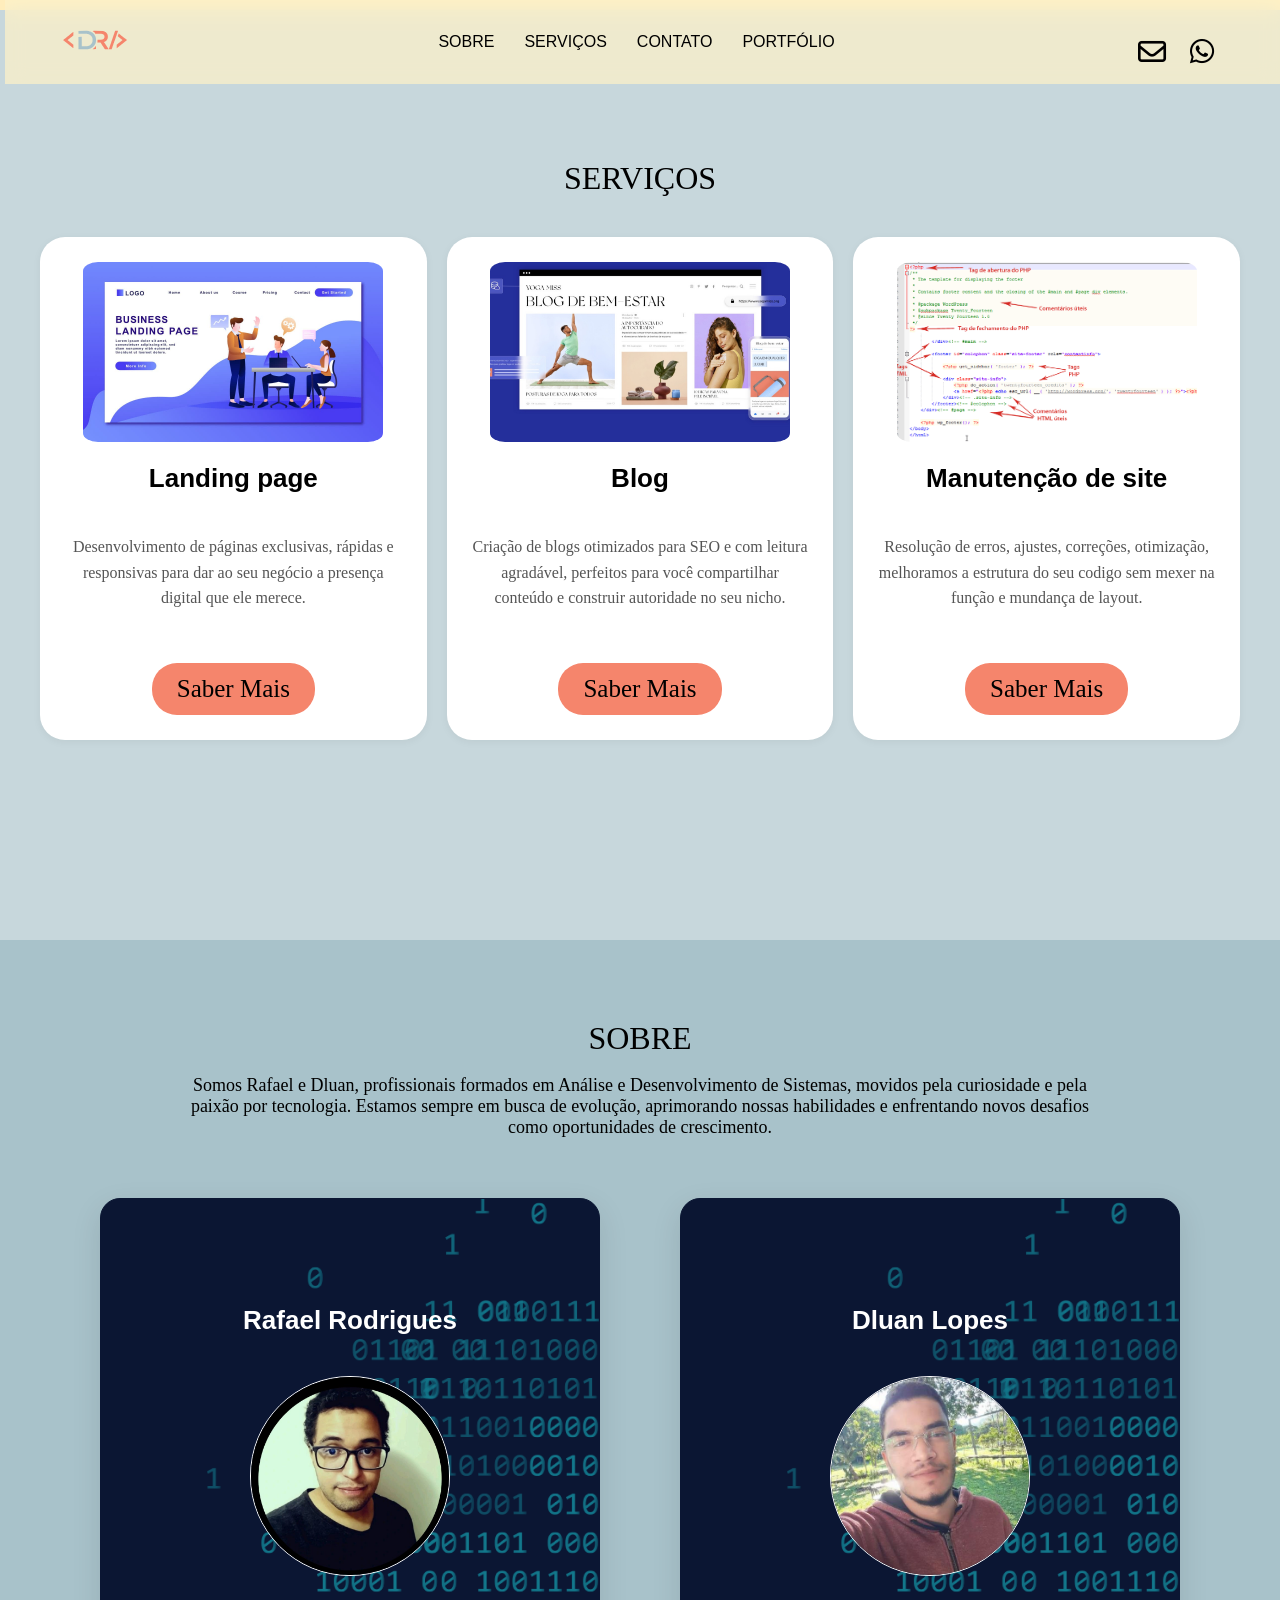
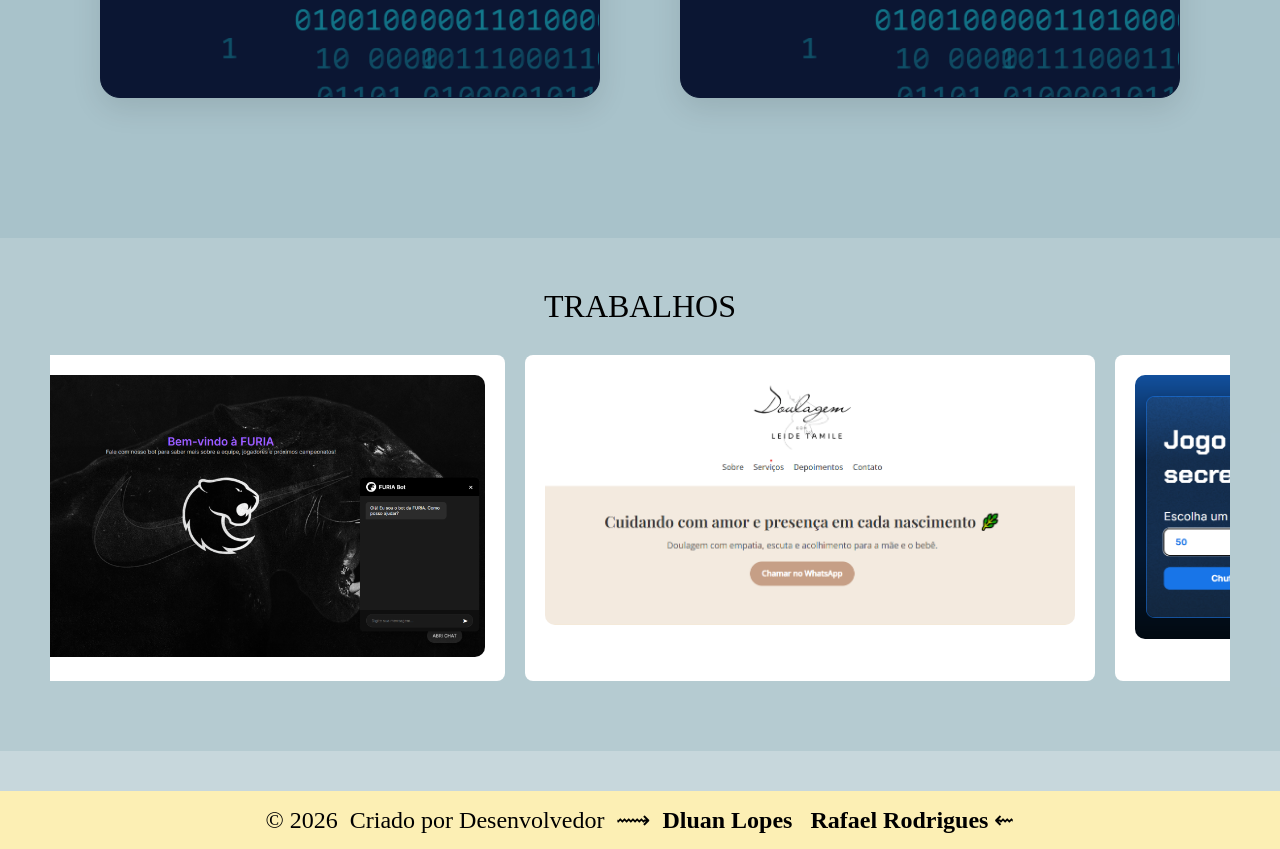
==== index.html @ 15a81334 "mudei pra index.html" ====
<!DOCTYPE html>
<html lang="pt-br">

<head>
    <meta charset="UTF-8">
    <meta name="viewport" content="width=device-width, initial-scale=1.0">
    <title>Dev Portfolio</title>
    <link rel="stylesheet" href="p1.css">
    <link rel="stylesheet" href="https://cdnjs.cloudflare.com/ajax/libs/font-awesome/6.5.1/css/all.min.css">
</head>

<body>

    <header class="custom-header">
        <nav class="nav-container">
            <div>
                <img id="logo" src="img/logo.svg" alt="Logo">
            </div>

            <div class="nav-links">
                <a href="#sobre">Sobre</a>
                <a href="#serviços">Serviços</a>
                <a href="#">Contato</a>
                <a href="#trabalho">Portfólio</a>
            </div>
            <div class="btn-link">
                <i class="fa-regular fa-envelope"></i>
                <i class="fa-brands fa-whatsapp"></i>
        </nav>
    </header>
    <section id="serviços" class="serviços">
        <h4>SERVIÇOS</h4>
        <div class="cards">
            <div class="card">
                <img src="img/landpage.jpeg" alt="" class="img-servico" />
                <h3>Landing page</h3>
                <p>Desenvolvimento de páginas exclusivas, rápidas e responsivas para dar ao seu negócio a presença
                    digital que ele merece.</p><br>
                <a href="" class="btn-whatsapp">Saber Mais</a>
            </div>
            <div class="card">
                <img src="img/blog.jpg" alt="" class="img-servico" />
                <h3>Blog</h3>
                <p>Criação de blogs otimizados para SEO e com leitura agradável, perfeitos para você compartilhar
                    conteúdo e construir autoridade no seu nicho.</p><br>
                <a href="" class="btn-whatsapp">Saber Mais</a>
            </div>
            <div class="card">
                <img src="img/estrutura.png" alt="" class="img-servico" />
                <h3>Manutenção de site</h3>
                <p>Resolução de erros, ajustes, correções, otimização, melhoramos a estrutura do seu codigo sem mexer na
                    função e mundança de layout.</p><br>
                <a href="" class="btn-whatsapp">Saber Mais</a>
            </div>
        </div>
    </section>
    <section id="sobre" class="sobre">
        <h1>SOBRE</h1><br>
        <p>Somos Rafael e Dluan, profissionais formados em Análise e Desenvolvimento de Sistemas, movidos pela
            curiosidade e pela paixão por tecnologia. Estamos sempre em busca de evolução, aprimorando nossas
            habilidades e enfrentando novos desafios como oportunidades de crescimento.</p>
        <div class="carde">
            <div class="cardi">
                <div class="card-inner">
                    <div class="card-front">
                        <h3>Rafael Rodrigues</h3>
                        <img src="img/Rafael.jpeg" alt="Rafael" class="img-sobre" />
                        
                        
                    </div>
                    <div class="card-back">
                        <p>seu resumo aqui</p>
                        <a href="https://www.linkedin.com/in/rafael-rodrigues-dos-santos-b8b27b341/"
                            class="btn-whatsapp">Linkedin</a>
                    </div>
                </div>
            </div>

            <div class="cardi">
                <div class="card-inner">
                    <div class="card-front">
                         <h3>Dluan Lopes</h3>
                        <img src="/img/Dluan.png" alt="Dluan" class="img-sobre" />
                       
                    </div>
                    <div class="card-back">
                        <p>sobre voce aqui</p>
                        <a href="https://www.linkedin.com/in/lopes-dluan/" class="btn-whatsapp">Linkedin</a>
                    </div>
                </div>
            </div>

        </div>

    </section>


    <section id="trabalho" class="trabalho">
        <h2>TRABALHOS</h2>

        <div class="carousel-container" id="carousel">
            <div class="carousel-card">
                <a href="https://rafaelelsuke.github.io/Furia-chat-bot/"><img src="/img/furia chatbot.png"
                        alt="Landing page 1"></a>
            </div>

            <div class="carousel-card">
                <a href="https://pagina-doula.vercel.app/"><img src="/img/doula.png" alt="Landing page 2"></a>
            </div>

            <div class="carousel-card">
                <a href="https://jogo-omega-azure.vercel.app/"><img src="/img/game.png" alt="Landing page 3"></a>
            </div>
        </div>
    </section>


    <footer class="ft">
        <p>© 2026&nbsp; Criado por Desenvolvedor &nbsp;⟿ <a href="https://github.com/Dluan97" target="_blank"
                style="color: auto; text-decoration: none; font-weight: 600;">&nbsp;Dluan Lopes &nbsp;&nbsp;</a><a
                href="https://github.com/RafaelElsuke" target="_blank"
                style="color: auto; text-decoration: none; font-weight: 600;">Rafael Rodrigues</a>&nbsp;⇜</p>
    </footer>
    <script src="p1.js"></script>
</body>

</html>
---- p1.css ----
#logo{
height: 80px;
margin-left: 50px;
}
html,body{
    height: 100%;
    margin: 0;
    display: flex;
    flex-direction: column;
}
body{
   background-color: #a8c2caa4;
   font-family: 'Open sans', serif;
   line-height: auto;
}
* {
    margin: 0;
    padding: 0;
    box-sizing: border-box;
}

.custom-header{
    background-color: #ffedbc;
    padding:5px;
    width: 100%;
    
}
.nav-container{
    display: flex;
    align-items: center;
    justify-content: center;
    padding-right: 50px;
    
}
.nav-links {
    text-decoration: none;
    color: black;            
    font-weight:normal;      
    text-transform: uppercase;
    font-size: 16px;         
    font-family: sans-serif; 
    transition: 0.3s;
    gap: 30px;
    display: flex; 
    flex-grow: 1;
    justify-content: center;
}

.nav-link:last-child{
    text-transform: capitalize;
}
a{
    text-decoration: none;
    color: black;
    
}
nav {
  background-color: rgba(255, 243, 200, 0.7); /* Cor de fundo com transparência */
  backdrop-filter: blur(10px); /* Isso cria o efeito de vidro fosco */
  -webkit-backdrop-filter: blur(10px); /* Suporte para Safari */
  
  position: fixed;
  top: 0;
  z-index: 1000;
  width: 100%;
}
/* seção sobre  */
/*#a8c2ca = azul , #ffedb= bege, #f5856c = vermelhor quase laranja*/ 
.sobre{
    text-align: center;
    padding: 80px 20px;
    background-color: #a8c2ca;
}
.sobre h1 {
font-family:'Times New Roman', Times, serif;
font-size: 32px;
font-weight: normal;
}
.sobre p{
    font-size: 18px;
    max-width: 900px;
    margin: 0 auto;
    text-align: center;
}
.btn-whatsapp{
    display: inline-block;
    background-color: #f5856c;
    color:black;
    padding: 12px 25px;
    border-radius: 25px;
    text-decoration: none;
    font-weight: normal;
    transition:background 0.6s;
    font-size: 25px;
}
.btn-whatsapp:hover{
    background-color: #ed3d15;
}

/* serviços */
.serviços{
    text-align: center;
    padding: 150px 20px;
    font-family:'Times New Roman', Times, serif;;
    font-size: 24px;
    margin-bottom: 10px;
}

/* titulo da seção serviços*/
h4{
    font-size: 32px;
    font-family: 'Times New Roman', Times, serif;
    font-weight: normal;
}

.cards {
  display: grid;
  grid-template-columns: repeat(auto-fit, minmax(250px, 1fr));
  gap: 20px;
  margin-top: 40px;
  margin-bottom: 40px;
  max-width: 1200px;
  margin-left: auto;
  margin-right: auto;
}
/*configuração pra centralizar os cards*/
.container-card{
    display: flex;
    justify-content: center;
    gap: 30px;
    margin-top: -50px;
}

.card {
  background: #fff;
  padding: 25px;
  border-radius: 25px;
  box-shadow: 0 2px 8px rgba(0,0,0,0.05);
  transition: transform 0.3s;
  text-align: center;
}

.card:hover {
  transform: translateY(-5px);
}
.img-servico {
  width: 300px;
  height: 180px;
  border-radius: 5%;
  object-fit: cover;
  margin-bottom: 15px;
  display: inline-block;
  margin-inline: auto;
}
.card p {
    font-size: 16px;
    color: #555;
    line-height: 1.6;
    margin-bottom: 25px; /* Espaço antes do botão Saber Mais */
}


/* Trabalhos */
.trabalho{
    text-align: center;
    padding: 50px;
    background-color: #a8c2ca92;
    margin-bottom: 0;
    
}
.trabalho h2 {
font-family: 'Times New Roman', Times, serif;
font-size:32px;
margin-bottom: 10px;
font-weight: normal;
}
/* carrossel*/

.carousel-container {
    display: flex;
    overflow-x: hidden;
    gap: 20px;
    padding: 20px;
    width: 100%;
}
.carousel-container::-webkit-scrollbar{
    display: none;
}
.carousel-card {
    min-width: 50%;
    background-color: white;
    border-radius: 8px;
    padding: 20px;
}
.carousel-card img{
    width: 100%;
    border-radius: 10px;
}

/*Pagina sobre cards*/
main{
    flex: 1;
}
.img-sobre{
  width: 150px;
  height: 150px;
  border-radius: 50%;
  object-fit: cover;
  margin-bottom: 15px;
  display: inline-block;
  margin-inline: auto;
}
.carde {
  display: grid;
  grid-template-columns: repeat(auto-fit, minmax(250px, 1fr));
  gap: 200px;
  margin-top: 40px;
  margin-bottom: 40px;
  max-width: 1200px;
  margin-left: auto;
  margin-right: auto;
}
/*footer*/
.ft{
    padding: 15px;
    text-align: center;
    margin-top:40px;
    background-color: #FCEFB4;

}
.ft p{
    font-size: 24px;
    font-weight: normal;
    font-family: 'Times New Roman', Times, serif;
}
i{
    font-size: 28px;
    display: flex; 
    flex-grow: 0.1;
    margin-right: 20px;
    margin-top: 20px;
}

/*teste*/
/* Layout dos containers */
.carde {
    display: flex;
    justify-content: center;
    gap: 80px;
    padding: 20px;
    flex-wrap: wrap;
    max-width: 1200px;
}

/* O Card agora é apenas o "espaço" da animação */
.cardi {
    width: 500px;
    height: 500px;
    perspective: 1000px; /* Dá o efeito 3D */
    background: transparent;
    border: none;
}

/* O motor que gira */
.card-inner {
    position: relative;
    width: 100%;
    height: 100%;
    transition: transform 0.8s cubic-bezier(0.4, 0, 0.2, 1);
    transform-style: preserve-3d;
}

/* Gira ao passar o mouse */
.cardi:hover .card-inner {
    transform: rotateY(180deg);
}

/* Configuração comum das faces */
.card-front, .card-back {
    position: absolute;
    width: 100%;
    height: 100%;
    backface-visibility: hidden; /* Esconde o verso quando está de frente*/
    display: flex;
    flex-direction: column;
    align-items: center;
    justify-content: center;
    border-radius: 20px;
    padding: 20px;
    box-shadow: 0 10px 30px rgba(0,0,0,0.1);   
}

/* Lado da Frente */
.card-front {
    background-image: url('img/code.png');
    border: 1px solid #0b1633;
    background-color:  #0b1633;
    color: white;
}

/* Lado de Trás */
.card-back {
    background: #0b1633; /* Cor roxa (pode mudar para a cor do seu site) */
    color: white;
    transform: rotateY(180deg); /* Já começa virado */
    text-align: center;
}

/* Ajuste das imagens */
.img-sobre {
    width: 200px;
    height: 200px;
    border-radius: 50%; /* Deixa a foto redonda, estilo perfil*/ 
    object-fit: cover;
    margin-bottom: 15px;
    border: 1px solid white;
}
/*letra do fundo*/
.card-back p {
    font-size: 1rem;
    line-height: 1.5;
    margin-bottom: 20px;
}
h3{
    font-family: 'Lucida Sans', 'Lucida Sans Regular', 'Lucida Grande', 'Lucida Sans Unicode', Geneva, Verdana, sans-serif;
    font-size: 26px;
    margin-bottom: 40px;
}
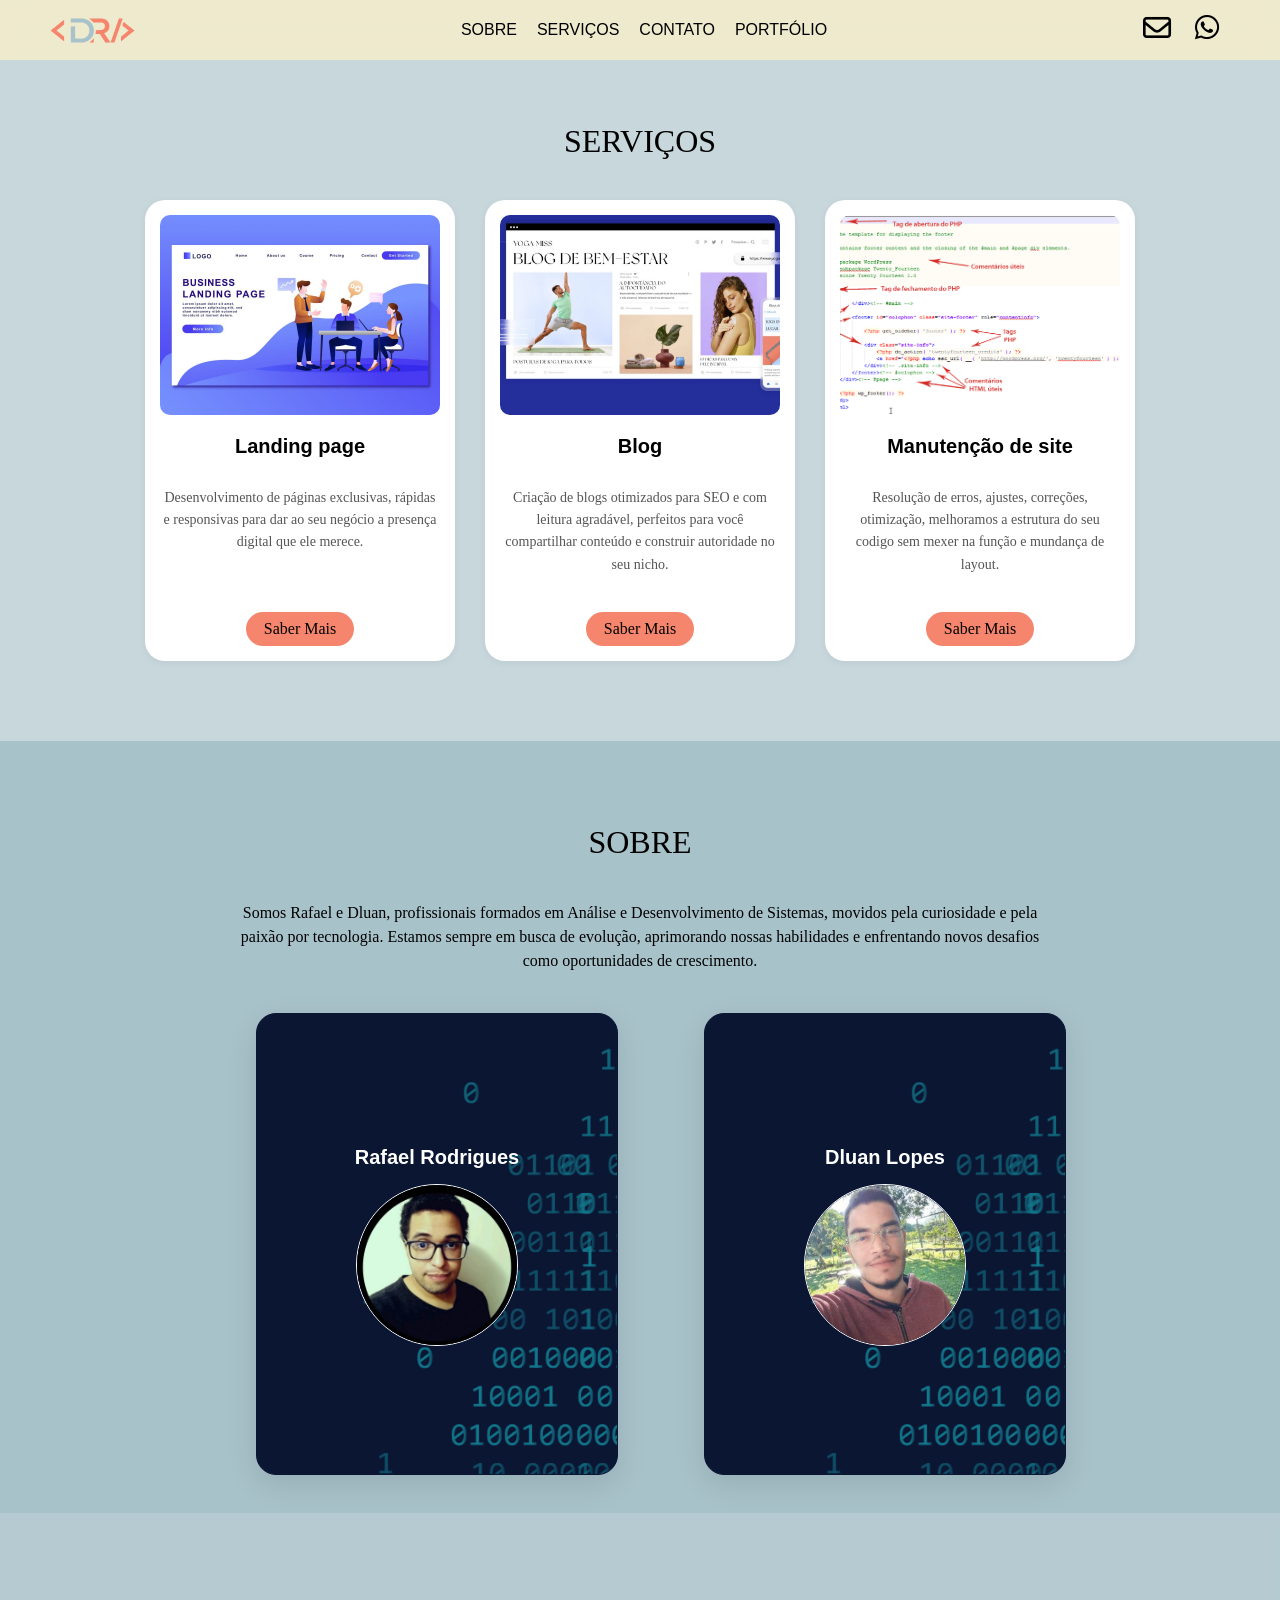
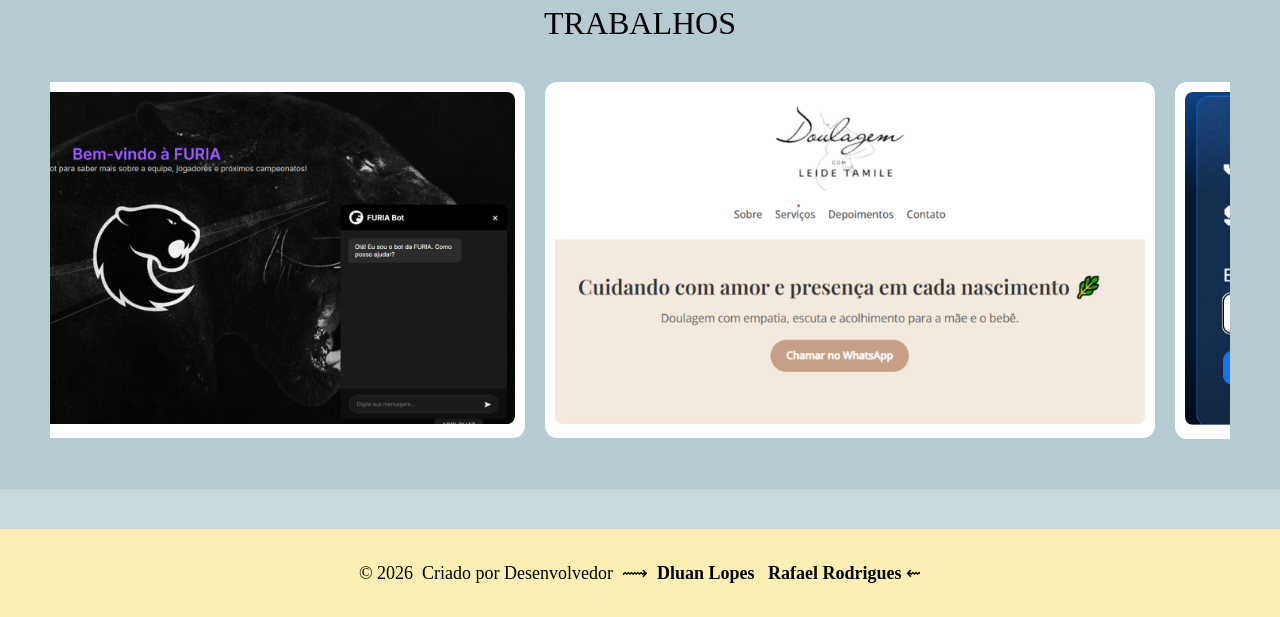
==== commit 293244b1: "Alinhamos o site,arrumamos os cards eo carrosel," ====
--- a/index.html
+++ b/index.html
@@ -12,24 +12,28 @@
 <body>
 
     <header class="custom-header">
-        <nav class="nav-container">
-            <div>
-                <img id="logo" src="img/logo.svg" alt="Logo">
-            </div>
+  <nav>
+    <div class="nav-container">
 
-            <div class="nav-links">
-                <a href="#sobre">Sobre</a>
-                <a href="#serviços">Serviços</a>
-                <a href="#">Contato</a>
-                <a href="#trabalho">Portfólio</a>
-            </div>
-            <div class="btn-link">
-                <i class="fa-regular fa-envelope"></i>
-                <i class="fa-brands fa-whatsapp"></i>
-        </nav>
-    </header>
+      <img id="logo" src="img/logo.svg" alt="Logo">
+
+      <div class="nav-links">
+        <a href="#sobre">Sobre</a>
+        <a href="#servicos">Serviços</a>
+        <a href="#">Contato</a>
+        <a href="#trabalho">Portfólio</a>
+      </div>
+
+      <div class="btn-link">
+        <i class="fa-regular fa-envelope"></i>
+        <i class="fa-brands fa-whatsapp"></i>
+      </div>
+
+    </div>
+  </nav>
+</header>
     <section id="serviços" class="serviços">
-        <h4>SERVIÇOS</h4>
+        <h4 class="hover-underline">SERVIÇOS</h4>
         <div class="cards">
             <div class="card">
                 <img src="img/landpage.jpeg" alt="" class="img-servico" />
@@ -55,7 +59,7 @@
         </div>
     </section>
     <section id="sobre" class="sobre">
-        <h1>SOBRE</h1><br>
+        <h4 class="hover-underline">SOBRE</h4><br>
         <p>Somos Rafael e Dluan, profissionais formados em Análise e Desenvolvimento de Sistemas, movidos pela
             curiosidade e pela paixão por tecnologia. Estamos sempre em busca de evolução, aprimorando nossas
             habilidades e enfrentando novos desafios como oportunidades de crescimento.</p>
@@ -96,20 +100,20 @@
 
 
     <section id="trabalho" class="trabalho">
-        <h2>TRABALHOS</h2>
+        <h4 class="hover-underline">TRABALHOS</h4>
 
         <div class="carousel-container" id="carousel">
             <div class="carousel-card">
-                <a href="https://rafaelelsuke.github.io/Furia-chat-bot/"><img src="/img/furia chatbot.png"
+                <a href="https://rafaelelsuke.github.io/Furia-chat-bot/"><img src="img/furia.png"
                         alt="Landing page 1"></a>
             </div>
 
             <div class="carousel-card">
-                <a href="https://pagina-doula.vercel.app/"><img src="/img/doula.png" alt="Landing page 2"></a>
+                <a href="https://pagina-doula.vercel.app/"><img src="img/doula.png" alt="Landing page 2"></a>
             </div>
 
             <div class="carousel-card">
-                <a href="https://jogo-omega-azure.vercel.app/"><img src="/img/game.png" alt="Landing page 3"></a>
+                <a href="https://jogo-omega-azure.vercel.app/"><img src="img/game.png" alt="Landing page 3"></a>
             </div>
         </div>
     </section>
--- a/p1.css
+++ b/p1.css
@@ -1,262 +1,306 @@
-#logo{
-height: 80px;
-margin-left: 50px;
-}
-html,body{
-    height: 100%;
+#logo {
+    height: 105px;
+}
+
+#logo:hover {
+    transform: scale(1.05);
+    /* Um toque de interatividade profissional */
+}
+
+
+
+body {
     margin: 0;
-    display: flex;
-    flex-direction: column;
-}
-body{
-   background-color: #a8c2caa4;
-   font-family: 'Open sans', serif;
-   line-height: auto;
-}
-* {
-    margin: 0;
-    padding: 0;
-    box-sizing: border-box;
-}
-
-.custom-header{
+    background-color: #a8c2caa4;
+    font-family: 'Open Sans', serif;
+     padding-top: 80px; /* compensa a navbar fixa */
+}
+
+
+.custom-header {
     background-color: #ffedbc;
-    padding:5px;
-    width: 100%;
-    
-}
-.nav-container{
+    width: 100%;
+
+}
+
+.nav-container {
+    max-width: 1200px;   /* mesma largura do conteúdo */
+    margin: 0 auto;      /* centraliza */
+    padding: 0 20px;     /* respiro lateral */
+    height: 60px;
+
     display: flex;
     align-items: center;
-    justify-content: center;
-    padding-right: 50px;
-    
-}
+    justify-content: space-between;
+}
+
 .nav-links {
     text-decoration: none;
-    color: black;            
-    font-weight:normal;      
+    color: black;
+    font-weight: normal;
     text-transform: uppercase;
-    font-size: 16px;         
-    font-family: sans-serif; 
+    font-size: 16px;
+    font-family: sans-serif;
     transition: 0.3s;
-    gap: 30px;
-    display: flex; 
+    gap: 20px;
+    display: flex;
     flex-grow: 1;
     justify-content: center;
 }
 
-.nav-link:last-child{
+.nav-link:last-child {
     text-transform: capitalize;
 }
+
 a{
     text-decoration: none;
     color: black;
-    
-}
+
+}
+a:hover{
+    transform: scale(1.35);
+    background: #f5856c;
+    border-radius: 1px;
+}
+
 nav {
-  background-color: rgba(255, 243, 200, 0.7); /* Cor de fundo com transparência */
-  backdrop-filter: blur(10px); /* Isso cria o efeito de vidro fosco */
-  -webkit-backdrop-filter: blur(10px); /* Suporte para Safari */
-  
-  position: fixed;
-  top: 0;
-  z-index: 1000;
-  width: 100%;
-}
+    background-color: rgba(255, 243, 200, 0.7);
+    backdrop-filter: blur(10px);
+    position: fixed;
+    top: 0;
+    width: 100%;
+    z-index: 1000;
+}
+nav i{
+    margin-bottom: 25px;
+}
+
 /* seção sobre  */
-/*#a8c2ca = azul , #ffedb= bege, #f5856c = vermelhor quase laranja*/ 
-.sobre{
-    text-align: center;
-    padding: 80px 20px;
+/*#a8c2ca = azul , #ffedb= bege, #f5856c = vermelhor quase laranja*/
+.sobre {
+    text-align: center;
+    padding: 40px;
     background-color: #a8c2ca;
 }
+
 .sobre h1 {
-font-family:'Times New Roman', Times, serif;
-font-size: 32px;
-font-weight: normal;
-}
-.sobre p{
-    font-size: 18px;
-    max-width: 900px;
+    font-family: 'Times New Roman', Times, serif;
+    font-size: 32px;
+    font-weight: normal;
+}
+
+.sobre p {
+    font-size: 16px;
+    max-width: 800px;
+    /* Limita a largura para o texto ficar centralizado e elegante */
     margin: 0 auto;
     text-align: center;
-}
-.btn-whatsapp{
+    line-height: 1.5;
+}
+
+.btn-whatsapp {
     display: inline-block;
     background-color: #f5856c;
-    color:black;
+    color: black;
     padding: 12px 25px;
     border-radius: 25px;
     text-decoration: none;
     font-weight: normal;
-    transition:background 0.6s;
+    transition: background 0.6s;
     font-size: 25px;
 }
-.btn-whatsapp:hover{
+
+.btn-whatsapp:hover {
     background-color: #ed3d15;
 }
 
 /* serviços */
-.serviços{
-    text-align: center;
-    padding: 150px 20px;
-    font-family:'Times New Roman', Times, serif;;
-    font-size: 24px;
-    margin-bottom: 10px;
+.serviços {
+    text-align: center;
+    font-family: 'Times New Roman', Times, serif;
+    font-size: 18px;
 }
 
 /* titulo da seção serviços*/
-h4{
-    font-size: 32px;
+h4 {
+    font-size: 26px;
     font-family: 'Times New Roman', Times, serif;
     font-weight: normal;
+    margin-bottom: 40px;
 }
 
 .cards {
-  display: grid;
-  grid-template-columns: repeat(auto-fit, minmax(250px, 1fr));
-  gap: 20px;
-  margin-top: 40px;
-  margin-bottom: 40px;
-  max-width: 1200px;
-  margin-left: auto;
-  margin-right: auto;
-}
-/*configuração pra centralizar os cards*/
-.container-card{
-    display: flex;
+    display: flex;
+    flex-direction: row;
     justify-content: center;
     gap: 30px;
-    margin-top: -50px;
+    margin-bottom: 80px;
+   
+}
+
+/*configuração pra centralizar os cards*/
+.container-card {
+    display: flex;
+    justify-content: center;
+    align-items: stretch;
+    gap: 20px;
+    /* Distância ideal entre cards */
+    max-width: 1000px;
+    /* Limita a largura do conjunto */
+    margin: 20px auto 0;
+    /* Centraliza o grupo na página */
 }
 
 .card {
-  background: #fff;
-  padding: 25px;
-  border-radius: 25px;
-  box-shadow: 0 2px 8px rgba(0,0,0,0.05);
-  transition: transform 0.3s;
-  text-align: center;
+    background: #fff;
+    padding: 15px;
+    border-radius: 20px;
+    /* Bordas um pouco menos arredondadas ficam mais profissionais */
+    box-shadow: 0 2px 8px rgba(0, 0, 0, 0.05);
+    transition: transform 0.3s;
+    text-align: center;
+    display: flex;
+    flex-direction: column;
+    width: 280px;
+    /* Tamanho fixo menor para os 3 caberem melhor lado a lado */
 }
 
 .card:hover {
-  transform: translateY(-5px);
-}
+    transform: translateY(-5px);
+}
+
 .img-servico {
-  width: 300px;
-  height: 180px;
-  border-radius: 5%;
-  object-fit: cover;
-  margin-bottom: 15px;
-  display: inline-block;
-  margin-inline: auto;
-}
+    width: 100%;
+    height: 200px;
+    border-radius: 10px;
+    object-fit: cover;
+    display: block;
+}
+
 .card p {
-    font-size: 16px;
+    font-size: 14px;
     color: #555;
     line-height: 1.6;
-    margin-bottom: 25px; /* Espaço antes do botão Saber Mais */
-}
-
+    margin-bottom: 15px;
+    flex-grow: 1;
+}
+
+/* Procure a regra .card a.btn-whatsapp e substitua por esta */
+.card a.btn-whatsapp {
+    align-self: center;
+    margin-top: auto;
+    font-size: 16px;
+    /* Reduzido de 25px */
+    padding: 8px 18px;
+    /* Botão mais delicado */
+    border-radius: 20px;
+}
 
 /* Trabalhos */
-.trabalho{
+.trabalho {
     text-align: center;
     padding: 50px;
     background-color: #a8c2ca92;
     margin-bottom: 0;
-    
-}
+
+}
+
 .trabalho h2 {
-font-family: 'Times New Roman', Times, serif;
-font-size:32px;
-margin-bottom: 10px;
-font-weight: normal;
-}
+    font-family: 'Times New Roman', Times, serif;
+    font-size: 32px;
+    margin-bottom: 10px;
+    font-weight: normal;
+}
+
 /* carrossel*/
 
 .carousel-container {
     display: flex;
     overflow-x: hidden;
     gap: 20px;
-    padding: 20px;
-    width: 100%;
-}
-.carousel-container::-webkit-scrollbar{
+
+}
+
+.carousel-container::-webkit-scrollbar {
     display: none;
 }
+
 .carousel-card {
     min-width: 50%;
+    /*Tamanho fixo para manter o padrão */
+    height: 100%;
+    /* Altura padronizada para todos os itens */
     background-color: white;
+    border-radius: 12px;
+    padding: 10px;
+
+}
+
+.carousel-card img {
+    width: 100%;
+    height: 100%;
     border-radius: 8px;
-    padding: 20px;
-}
-.carousel-card img{
-    width: 100%;
-    border-radius: 10px;
 }
 
 /*Pagina sobre cards*/
-main{
+main {
     flex: 1;
 }
-.img-sobre{
-  width: 150px;
-  height: 150px;
-  border-radius: 50%;
-  object-fit: cover;
-  margin-bottom: 15px;
-  display: inline-block;
-  margin-inline: auto;
-}
+
+.img-sobre {
+    width: 150px;
+    height: 150px;
+    border-radius: 50%;
+    object-fit: cover;
+    margin-bottom: 15px;
+    display: inline-block;
+    margin-inline: auto;
+}
+
 .carde {
-  display: grid;
-  grid-template-columns: repeat(auto-fit, minmax(250px, 1fr));
-  gap: 200px;
-  margin-top: 40px;
-  margin-bottom: 40px;
-  max-width: 1200px;
-  margin-left: auto;
-  margin-right: auto;
-}
+    display: grid;
+    grid-template-columns: repeat(auto-fit, minmax(250px, 1fr));
+    margin-top: 40px;
+    margin-bottom: 40px;
+    width: 100%; 
+    display: flex;
+    gap: 8rem;
+    justify-content: center;  
+}
+
 /*footer*/
-.ft{
+.ft {
     padding: 15px;
     text-align: center;
-    margin-top:40px;
+    margin-top: 40px;
     background-color: #FCEFB4;
 
 }
-.ft p{
-    font-size: 24px;
+
+.ft p {
+    font-size: 18px;
     font-weight: normal;
     font-family: 'Times New Roman', Times, serif;
 }
-i{
+
+i {
     font-size: 28px;
-    display: flex; 
+    display: flex;
     flex-grow: 0.1;
     margin-right: 20px;
     margin-top: 20px;
 }
 
 /*teste*/
-/* Layout dos containers */
-.carde {
-    display: flex;
-    justify-content: center;
-    gap: 80px;
-    padding: 20px;
-    flex-wrap: wrap;
-    max-width: 1200px;
-}
 
 /* O Card agora é apenas o "espaço" da animação */
 .cardi {
-    width: 500px;
-    height: 500px;
-    perspective: 1000px; /* Dá o efeito 3D */
+    width: 320px;
+    /* Reduzido de 500px */
+    height: 420px;
+    /* Reduzido de 500px */
+    perspective: 1000px;
+    /* Dá o efeito 3D */
     background: transparent;
     border: none;
 }
@@ -276,56 +320,93 @@
 }
 
 /* Configuração comum das faces */
-.card-front, .card-back {
+.card-front,
+.card-back {
     position: absolute;
     width: 100%;
     height: 100%;
-    backface-visibility: hidden; /* Esconde o verso quando está de frente*/
+    backface-visibility: hidden;
+    /* Esconde o verso quando está de frente*/
     display: flex;
     flex-direction: column;
     align-items: center;
     justify-content: center;
     border-radius: 20px;
     padding: 20px;
-    box-shadow: 0 10px 30px rgba(0,0,0,0.1);   
+    box-shadow: 0 10px 30px rgba(0, 0, 0, 0.1);
 }
 
 /* Lado da Frente */
 .card-front {
     background-image: url('img/code.png');
     border: 1px solid #0b1633;
-    background-color:  #0b1633;
+    background-color: #0b1633;
     color: white;
 }
 
 /* Lado de Trás */
 .card-back {
-    background: #0b1633; /* Cor roxa (pode mudar para a cor do seu site) */
+    background: #0b1633;
+    /* Cor roxa (pode mudar para a cor do seu site) */
     color: white;
-    transform: rotateY(180deg); /* Já começa virado */
+    transform: rotateY(180deg);
+    /* Já começa virado */
     text-align: center;
 }
 
 /* Ajuste das imagens */
 .img-sobre {
-    width: 200px;
-    height: 200px;
-    border-radius: 50%; /* Deixa a foto redonda, estilo perfil*/ 
+    width: 160px;
+    /* Reduzido de 200px */
+    height: 160px;
+    border-radius: 50%;
+    /* Deixa a foto redonda, estilo perfil*/
     object-fit: cover;
     margin-bottom: 15px;
     border: 1px solid white;
 }
+
 /*letra do fundo*/
 .card-back p {
     font-size: 1rem;
     line-height: 1.5;
     margin-bottom: 20px;
 }
-h3{
+
+h3 {
     font-family: 'Lucida Sans', 'Lucida Sans Regular', 'Lucida Grande', 'Lucida Sans Unicode', Geneva, Verdana, sans-serif;
-    font-size: 26px;
-    margin-bottom: 40px;
-}
-
-
-
+    font-size: 20px;
+    margin-bottom: 15px;
+}
+
+
+.hover-underline {
+  font-size: 2rem;
+  color: #000000;
+  position: relative;
+  display: inline-block;
+}
+
+.hover-underline::after,
+.hover-underline::before {
+  content: '';
+  position: absolute;
+  width: 100%;
+  height: 2px;
+  background: linear-gradient(to right, #ff0000, #0b1633);
+  bottom: -5px;
+  left: 0;
+  transform: scaleX(0);
+  transform-origin: right;
+  transition: transform 0.4s ease-out;
+}
+
+.hover-underline::before {
+  top: -5px;
+  transform-origin: left;
+}
+
+.hover-underline:hover::after,
+.hover-underline:hover::before {
+  transform: scaleX(1);
+}
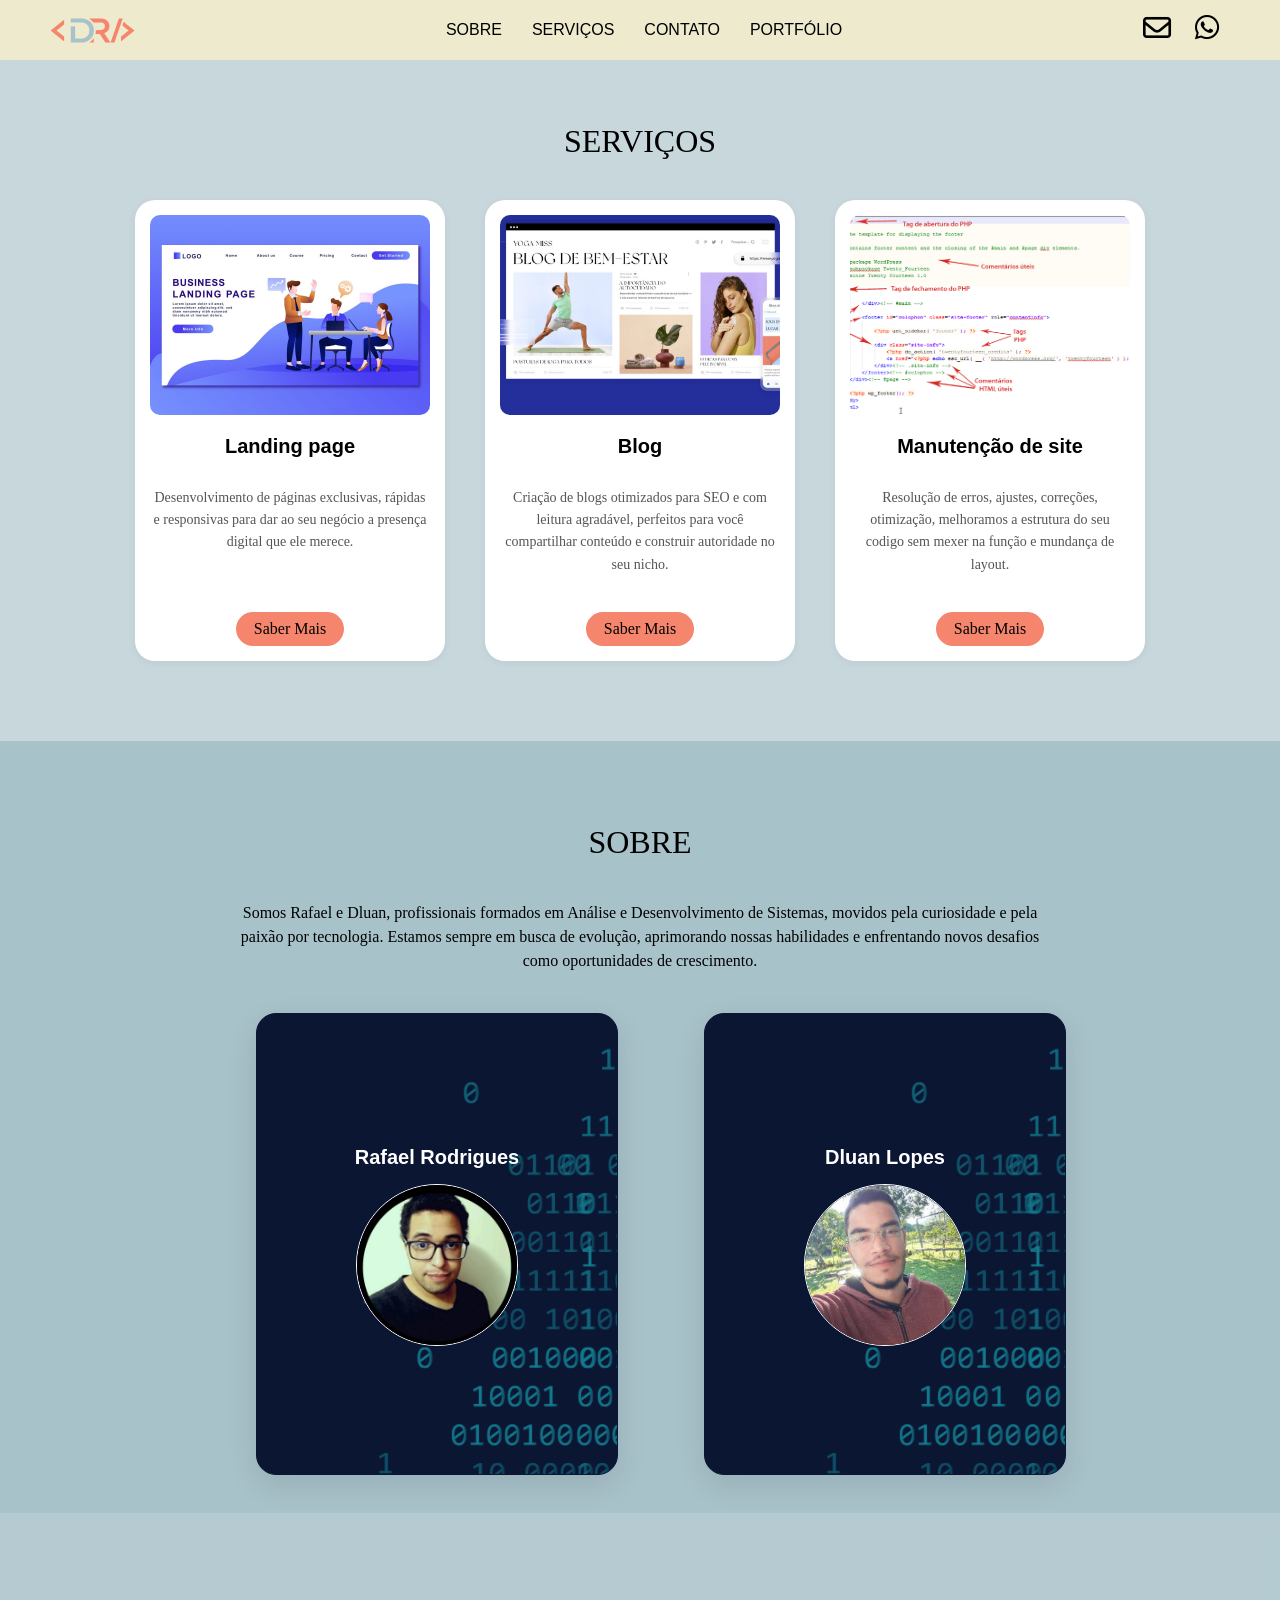
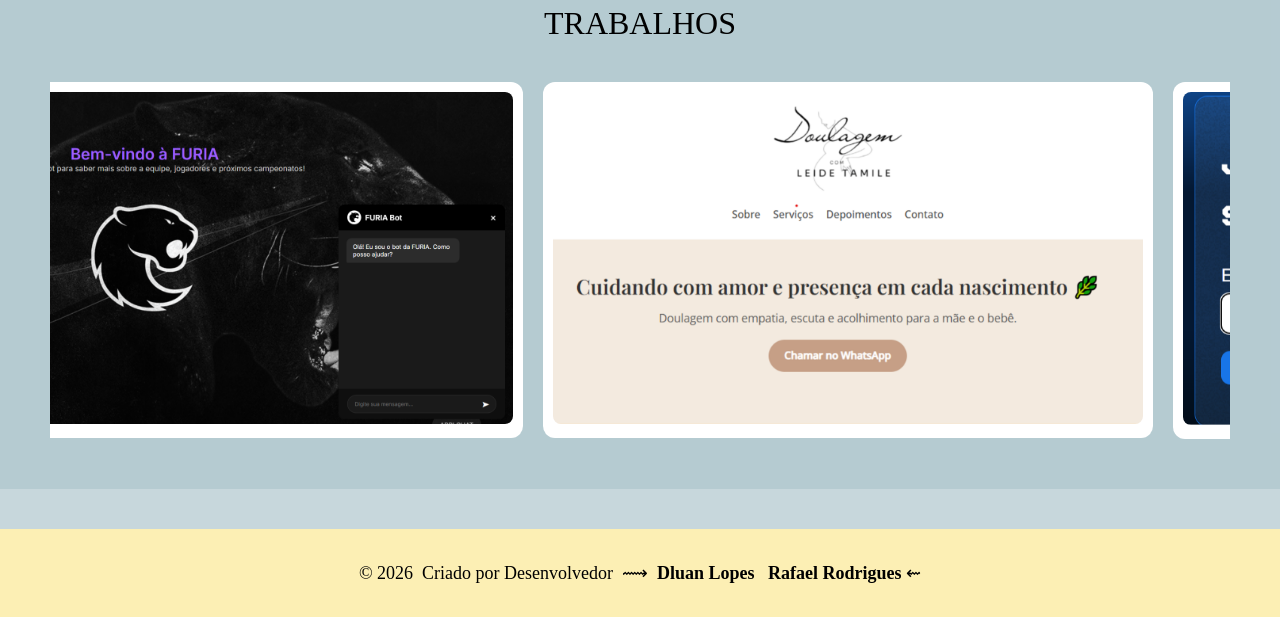
==== commit e039e449: "teste respons" ====
--- a/index.html
+++ b/index.html
@@ -2,10 +2,12 @@
 <html lang="pt-br">
 
 <head>
+    <meta name="viewport" content="width=device-width, initial-scale=1.0">
     <meta charset="UTF-8">
     <meta name="viewport" content="width=device-width, initial-scale=1.0">
     <title>Dev Portfolio</title>
     <link rel="stylesheet" href="p1.css">
+     <link rel="stylesheet" href="p2.css">
     <link rel="stylesheet" href="https://cdnjs.cloudflare.com/ajax/libs/font-awesome/6.5.1/css/all.min.css">
 </head>
 
--- a/p1.css
+++ b/p1.css
@@ -3,7 +3,7 @@
 }
 
 #logo:hover {
-    transform: scale(1.05);
+    transform: scale(1.35);
     /* Um toque de interatividade profissional */
 }
 
@@ -35,14 +35,14 @@
 }
 
 .nav-links {
-    text-decoration: none;
+    text-decoration: flex;
     color: black;
     font-weight: normal;
     text-transform: uppercase;
     font-size: 16px;
     font-family: sans-serif;
     transition: 0.3s;
-    gap: 20px;
+    gap: 30px;
     display: flex;
     flex-grow: 1;
     justify-content: center;
@@ -57,10 +57,12 @@
     color: black;
 
 }
-a:hover{
-    transform: scale(1.35);
-    background: #f5856c;
-    border-radius: 1px;
+nav a:hover{
+    transform: scale(1.15);
+    box-shadow: 0 5px 10px #f5856c;
+    box-shadow: 0 10px 25px #f5856c;
+
+
 }
 
 nav {
@@ -73,6 +75,11 @@
 }
 nav i{
     margin-bottom: 25px;
+}
+i:hover{
+    transform: scale(1.35);
+    box-shadow: 0 5px 25px #f5856c;
+    box-shadow: 0 5px 10px #f5856c;
 }
 
 /* seção sobre  */
@@ -111,7 +118,8 @@
 }
 
 .btn-whatsapp:hover {
-    background-color: #ed3d15;
+    background-color: #f5856c;
+    transform: scale(1.55);
 }
 
 /* serviços */
@@ -410,3 +418,38 @@
 .hover-underline:hover::before {
   transform: scaleX(1);
 }
+.cards {
+    display: flex;
+    gap: 40px;
+}
+
+.card {
+    animation: wave 2s ease-in-out infinite;
+}
+
+/* Delay diferente para cada card */
+.card:nth-child(1) {
+    animation-delay: 0s;
+}
+.card:nth-child(2) {
+    animation-delay: 0.3s;
+}
+.card:nth-child(3) {
+    animation-delay: 0.6s;
+}
+
+@keyframes wave {
+    0%, 100% {
+        transform: translateY(0);
+        box-shadow: 0 5px 10px rgba(0,0,0,0.1);
+    }
+    50% {
+        transform: translateY(-20px);
+        box-shadow: 0 20px 35px rgba(0,0,0,0.15); /* Sombra cresce ao subir */
+    }
+}
+/* Quando o mouse passar por cima da seção de cards, 
+   todos os cards dentro dela param de se mexer */
+.cards:hover .card {
+    animation-play-state: paused;
+}
--- a/p2.css
+++ b/p2.css
@@ -0,0 +1,108 @@
+/* ============================= */
+/* RESPONSIVIDADE */
+/* ============================= */
+
+@media (max-width: 1024px) {
+    .container-card {
+        flex-wrap: wrap;
+    }
+
+    .card {
+        width: 45%;
+    }
+
+    .carousel-card {
+        min-width: 80%;
+    }
+}
+@media (max-width: 768px) {
+
+    body {
+        padding-top: 100px; /* mais espaço pra navbar */
+    }
+
+    .nav-container {
+        flex-direction: column;
+        height: auto;
+        padding: 10px 0;
+    }
+
+    .nav-links {
+        flex-direction: column;
+        gap: 15px;
+        margin-top: 10px;
+    }
+
+    .container-card {
+        flex-direction: column;
+        align-items: center;
+    }
+
+    .card {
+        width: 90%;
+    }
+
+    .cards {
+        flex-direction: column;
+        align-items: center;
+    }
+
+    .cardi {
+        width: 280px;
+        height: 380px;
+    }
+
+    .carousel-card {
+        min-width: 100%;
+    }
+
+    .img-servico {
+        height: 180px;
+    }
+
+    h1, h2 {
+        font-size: 26px;
+    }
+}
+@media (max-width: 480px) {
+
+    #logo {
+        height: 75px;
+    }
+
+    .sobre {
+        padding: 20px;
+    }
+
+    .sobre p {
+        font-size: 14px;
+    }
+
+    .btn-whatsapp {
+        font-size: 18px;
+        padding: 10px 18px;
+    }
+
+    .card {
+        width: 95%;
+        padding: 12px;
+    }
+
+    .cardi {
+        width: 250px;
+        height: 340px;
+    }
+
+    .img-sobre {
+        width: 120px;
+        height: 120px;
+    }
+
+    h4 {
+        font-size: 22px;
+    }
+
+    .ft p {
+        font-size: 14px;
+    }
+}
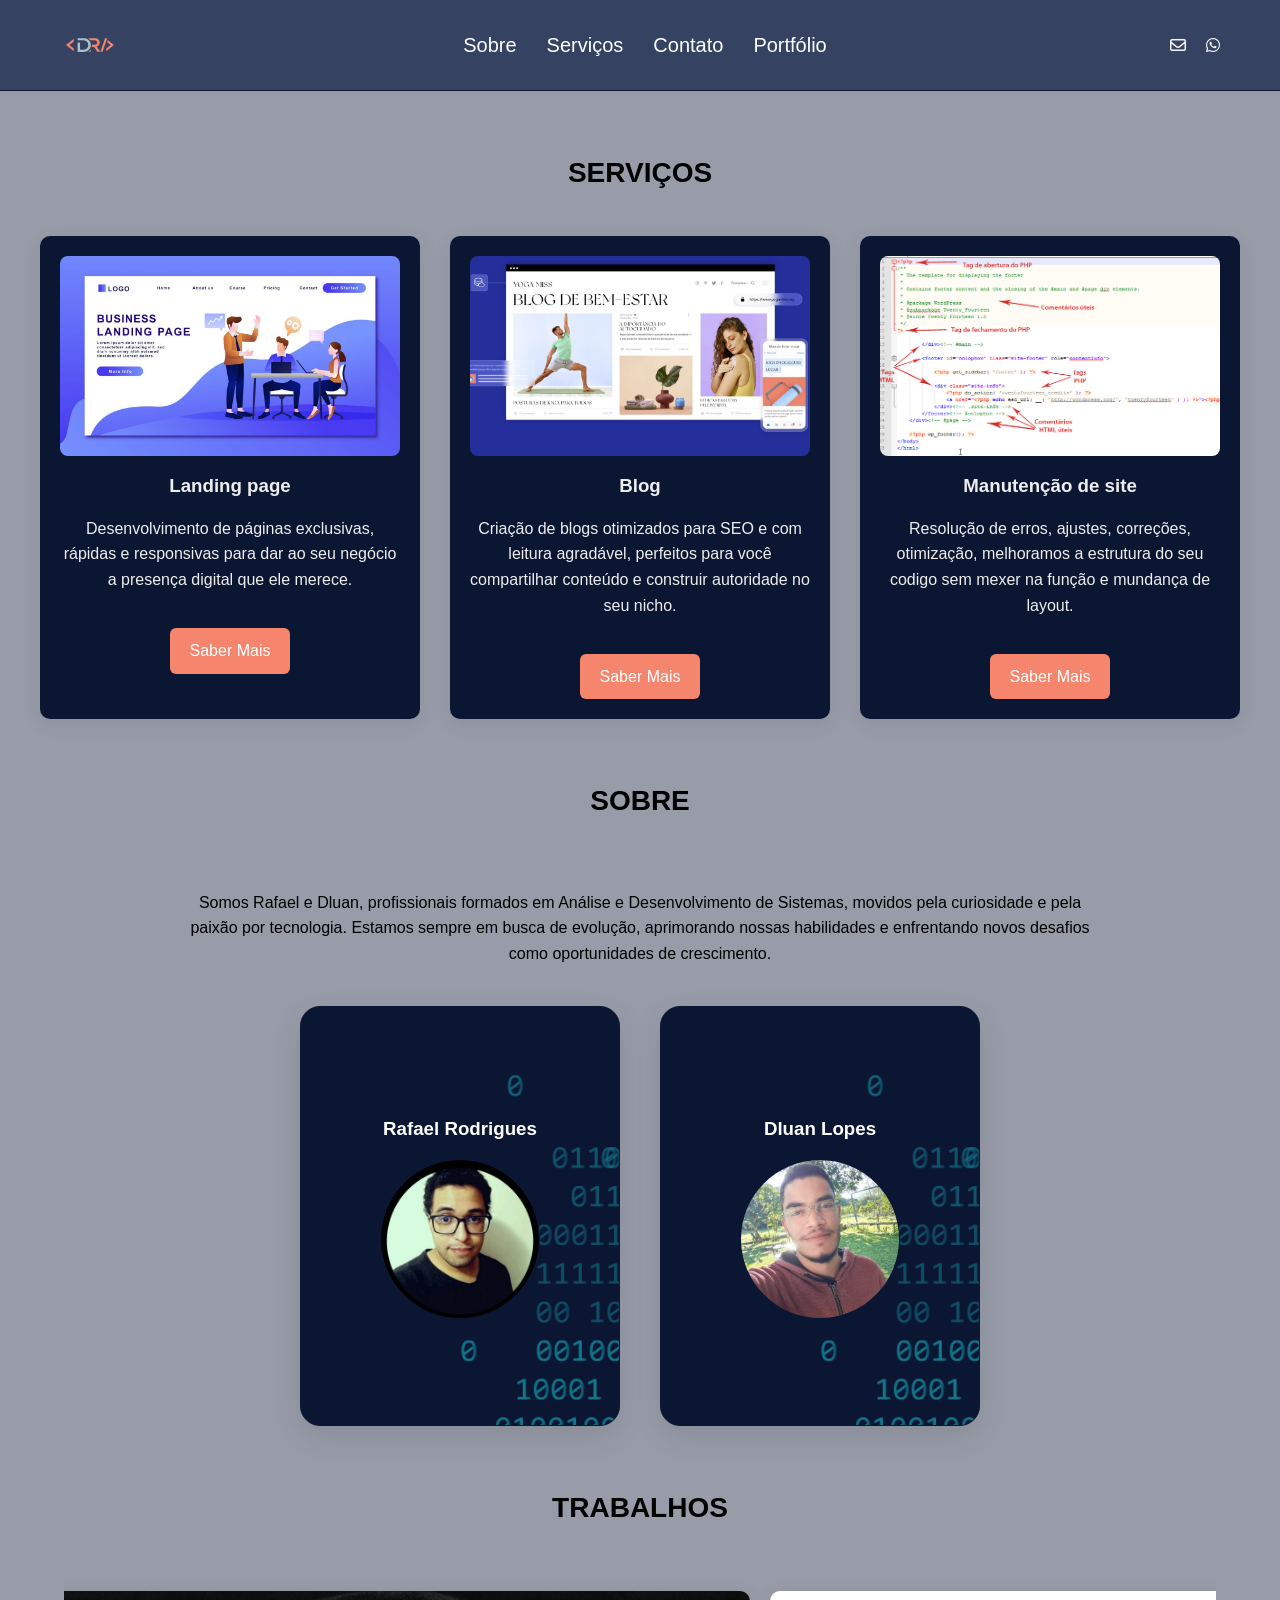
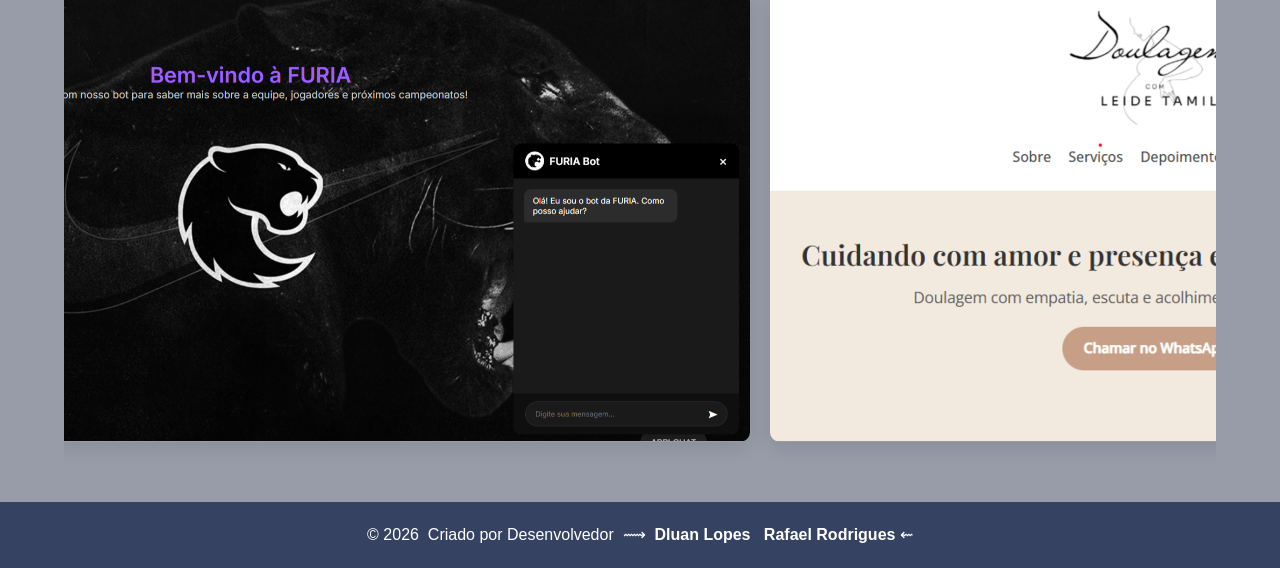
==== commit 24c37c82: "mudanças de resposividade e otimização do codigo" ====
--- a/index.html
+++ b/index.html
@@ -2,12 +2,10 @@
 <html lang="pt-br">
 
 <head>
-    <meta name="viewport" content="width=device-width, initial-scale=1.0">
     <meta charset="UTF-8">
     <meta name="viewport" content="width=device-width, initial-scale=1.0">
     <title>Dev Portfolio</title>
-    <link rel="stylesheet" href="p1.css">
-     <link rel="stylesheet" href="p2.css">
+    <link rel="stylesheet" href="main.css">
     <link rel="stylesheet" href="https://cdnjs.cloudflare.com/ajax/libs/font-awesome/6.5.1/css/all.min.css">
 </head>
 
--- a/main.css
+++ b/main.css
@@ -0,0 +1,296 @@
+/*reset*/
+* {
+    margin: 0;
+    padding: 0;
+    box-sizing: border-box;
+}
+
+/*variaveis*/
+:root {
+    --primary: #f5856c;
+    --secondary: #2563eb;
+
+    --text: BLACK;
+    --background: #0b16336c;
+
+
+    --radius: 10px;
+
+    --space-sm: 8px;
+    --space-mb: 16px;
+    --space-lg: 32px;
+    --space-xl: 64px;
+}
+
+/* base*/
+body {
+    font-family: Arial, Helvetica, sans-serif;
+    line-height: 1.6;
+    color: var(--text);
+    background: var(--background);
+}
+
+img {
+    max-width: 100%;
+    display: block;
+}
+
+/*layout*/
+.container {
+    width: min(1200px, 90%);
+    margin: auto;
+}
+
+.section {
+    padding: var(--space-xl) 0;
+}
+
+h4 {
+    font-size: 28px;
+    margin-bottom: 40px;
+    text-align: center;
+    margin-top: 60px;
+}
+
+/*header*/
+.custom-header {
+    position: sticky;
+    top: 0;
+    background: #0e1d44b4;
+    border-bottom: 1px solid #0b1633;
+    z-index: 100;
+}
+
+.nav-container {
+    display: flex;
+    align-items: center;
+    justify-content: space-between;
+    max-width: 1200px;
+    margin: auto;
+    padding: 15px 20px;
+}
+
+#logo {
+    width: 60px;
+}
+
+.nav-links {
+    display: flex;
+    gap: 30px;
+}
+
+.nav-links a {
+    text-decoration: none;
+    color:white;
+    font-size: 20px;
+    font-family: sans-serif;
+}
+nav a:hover{
+    transform: scale(1.5);
+    color: #f5f5f5;
+    text-decoration:underline #f5856c;  
+    text-underline-offset: 5px;
+
+}
+.btn-link {
+    display: flex;
+    gap: 20px;
+}
+
+.btn-link i {
+    cursor: pointer;
+    color: #f5f5f5;
+}
+
+/* SERVIÇOS */
+
+.cards {
+    display: grid;
+    grid-template-columns: repeat(auto-fit, minmax(250px, 1fr));
+    gap: 30px;
+    max-width: 1200px;
+    margin: auto;
+
+}
+
+.card {
+
+    background: #0b1633;
+    padding: 20px;
+    border-radius: var(--radius);
+    box-shadow: 0 5px 20px rgba(0, 0, 0, 0.08);
+    text-align: center;
+    color: #eee;
+
+}
+
+.card h3 {
+    margin: 15px 0;
+
+}
+
+.img-servico {
+    width: 100%;
+    height: 200px;
+    border-radius: 8px;
+    margin-bottom: 15px;
+    object-fit: cover;
+}
+
+.btn-whatsapp {
+
+    display: inline-block;
+    background: var(--primary);
+    color: white;
+    padding: 10px 20px;
+    border-radius: 6px;
+    text-decoration: none;
+    margin-top: 10px;
+
+}
+
+/* animação dos cards serviços*/
+
+
+/* SOBRE */
+
+.sobre {
+    max-width: 900px;
+    margin: auto;
+    text-align: center;
+
+}
+
+.carde {
+    display: flex;
+    justify-content: center;
+    gap: 40px;
+    margin-top: 40px;
+    flex-wrap: wrap;
+
+}
+
+.cardi {
+    height: 420px;
+    perspective: 1000px;
+    background: transparent;
+    border: none;
+    width: 320px;
+
+}
+/* animação dos cards sobre*/
+.card-inner {
+    position: relative;
+    width: 100%;
+    height: 100%;
+    transition: transform 0.8s cubic-bezier(0.4, 0, 0.2, 1);
+    transform-style: preserve-3d;
+}
+
+
+.cardi:hover .card-inner {
+    transform: rotateY(180deg);
+}
+
+.card-front,
+.card-back {
+    position: absolute;
+    width: 100%;
+    height: 100%;
+    backface-visibility: hidden;
+    display: flex;
+    flex-direction: column;
+    align-items: center;
+    justify-content: center;
+    border-radius: 20px;
+    padding: 20px;
+    box-shadow: 0 10px 30px rgba(0, 0, 0, 0.1);
+}
+
+
+.card-front {
+    background-image: url('img/code.png');
+    border: 1px solid #0b1633;
+    background-color: #0b1633;
+    color: white;
+}
+
+
+.card-back {
+    background: #0b1633;
+    color: white;
+    transform: rotateY(180deg);
+    text-align: center;
+}
+/* img sobre*/
+.img-sobre {
+    width: 160px;
+    height: 160px;
+    border-radius: 50%;
+    border: 1px solid #0b1633;
+    margin-top: 15px;
+    object-fit: cover;
+}
+
+/* TRABALHOS */
+
+.carousel-container {
+
+    display: flex;
+    gap: 20px;
+    overflow-x: hidden;
+    padding: 20px;
+    max-width: 90%;
+    margin: auto;
+
+}
+
+.carousel-card {
+    min-width: 800px;
+    border-radius: 10px;
+    overflow: hidden;
+    box-shadow: 0 5px 20px rgba(0, 0, 0, 0.1);
+
+}
+
+.carousel-card img {
+    width: 100%;
+}
+
+/* FOOTER */
+
+.ft {
+    background: #0e1d44b4;
+    text-align: center;
+    padding: 20px;
+    margin-top: 40px;
+    color: white;
+}
+.ft a{
+    color: white;
+}
+
+
+/* RESPONSIVO */
+
+@media(max-width:768px) {
+
+    .nav-links {
+        display: none;
+    }
+
+    section {
+        padding: 60px 20px;
+    }
+    .carousel-card{
+         min-width: 400px;
+         border-radius: 10px;
+
+    }
+    .carousel-container{
+        max-width: 100%;
+    }
+    h4{
+        margin-top: 10px;
+    }
+}
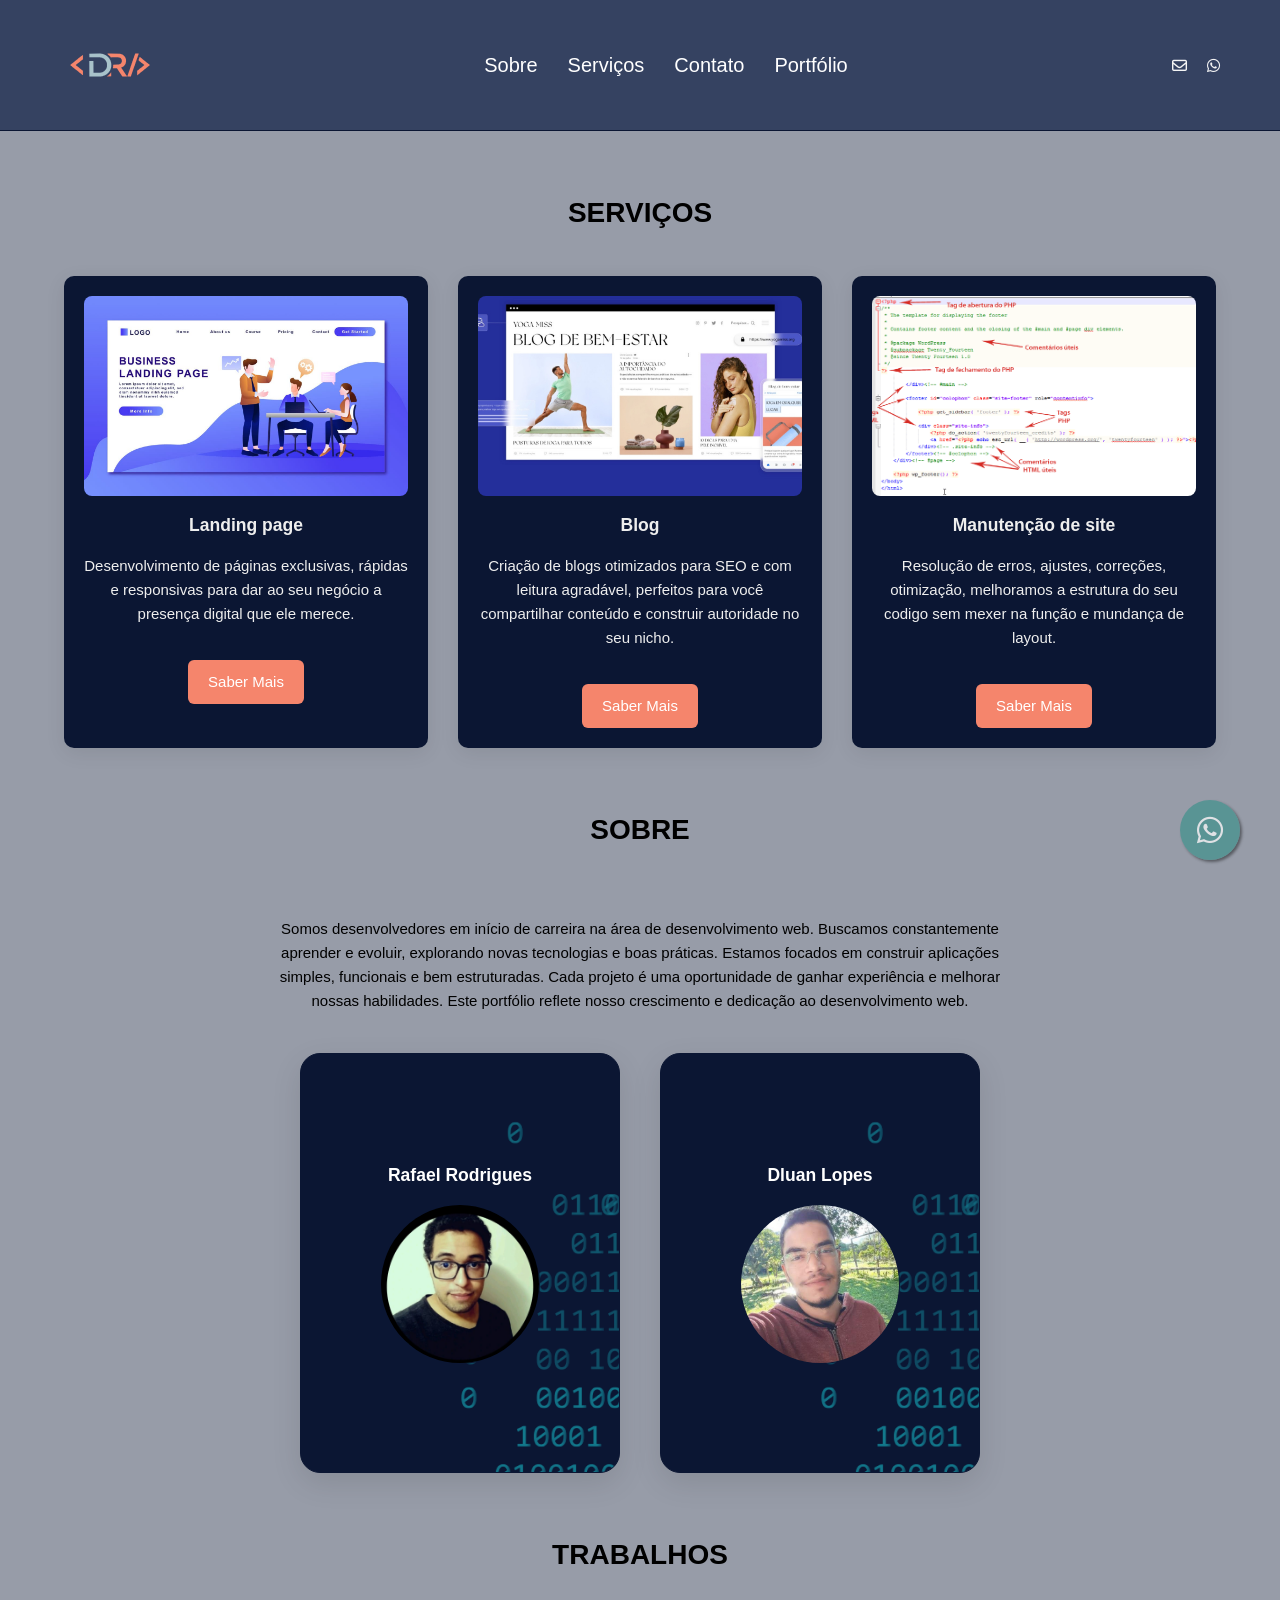
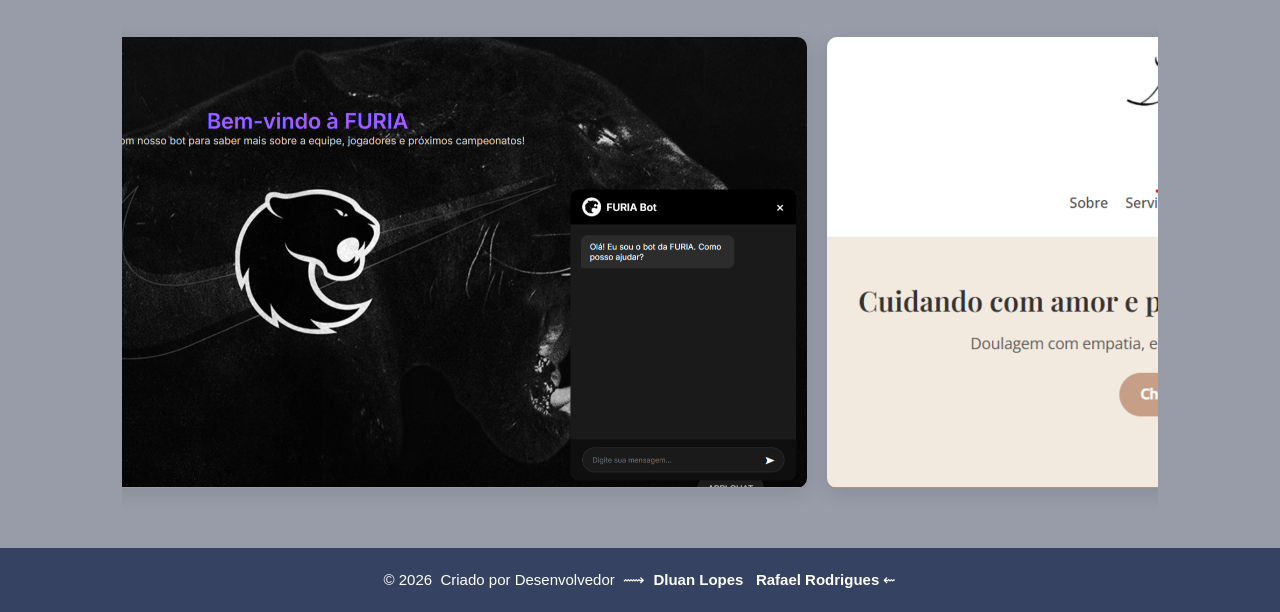
==== commit aab95e05: "responsividade e botão whats" ====
--- a/index.html
+++ b/index.html
@@ -12,26 +12,26 @@
 <body>
 
     <header class="custom-header">
-  <nav>
-    <div class="nav-container">
+        <nav>
+            <div class="nav-container">
 
-      <img id="logo" src="img/logo.svg" alt="Logo">
+                <img id="logo" src="img/logo.svg" alt="Logo">
 
-      <div class="nav-links">
-        <a href="#sobre">Sobre</a>
-        <a href="#servicos">Serviços</a>
-        <a href="#">Contato</a>
-        <a href="#trabalho">Portfólio</a>
-      </div>
+                <div class="nav-links">
+                    <a href="#sobre">Sobre</a>
+                    <a href="#servicos">Serviços</a>
+                    <a href="#">Contato</a>
+                    <a href="#trabalho">Portfólio</a>
+                </div>
 
-      <div class="btn-link">
-        <i class="fa-regular fa-envelope"></i>
-        <i class="fa-brands fa-whatsapp"></i>
-      </div>
+                <div class="btn-link">
+                    <i class="fa-regular fa-envelope"></i>
+                    <i class="fa-brands fa-whatsapp"></i>
+                </div>
 
-    </div>
-  </nav>
-</header>
+            </div>
+        </nav>
+    </header>
     <section id="serviços" class="serviços">
         <h4 class="hover-underline">SERVIÇOS</h4>
         <div class="cards">
@@ -60,21 +60,23 @@
     </section>
     <section id="sobre" class="sobre">
         <h4 class="hover-underline">SOBRE</h4><br>
-        <p>Somos Rafael e Dluan, profissionais formados em Análise e Desenvolvimento de Sistemas, movidos pela
-            curiosidade e pela paixão por tecnologia. Estamos sempre em busca de evolução, aprimorando nossas
-            habilidades e enfrentando novos desafios como oportunidades de crescimento.</p>
+        <p>Somos desenvolvedores em início de carreira na área de desenvolvimento web.
+            Buscamos constantemente aprender e evoluir, explorando novas tecnologias e boas práticas.
+            Estamos focados em construir aplicações simples, funcionais e bem estruturadas.
+            Cada projeto é uma oportunidade de ganhar experiência e melhorar nossas habilidades.
+            Este portfólio reflete nosso crescimento e dedicação ao desenvolvimento web.</p>
         <div class="carde">
             <div class="cardi">
                 <div class="card-inner">
                     <div class="card-front">
                         <h3>Rafael Rodrigues</h3>
                         <img src="img/Rafael.jpeg" alt="Rafael" class="img-sobre" />
-                        
-                        
+
+
                     </div>
                     <div class="card-back">
                         <p>seu resumo aqui</p>
-                        <a href="https://www.linkedin.com/in/rafael-rodrigues-dos-santos-b8b27b341/"
+                        <a href="https://www.linkedin.com/in/rafael-rodrigues-dos-santos-b8b27b341/" target="_blank"
                             class="btn-whatsapp">Linkedin</a>
                     </div>
                 </div>
@@ -83,13 +85,14 @@
             <div class="cardi">
                 <div class="card-inner">
                     <div class="card-front">
-                         <h3>Dluan Lopes</h3>
+                        <h3>Dluan Lopes</h3>
                         <img src="/img/Dluan.png" alt="Dluan" class="img-sobre" />
-                       
+
                     </div>
                     <div class="card-back">
                         <p>sobre voce aqui</p>
-                        <a href="https://www.linkedin.com/in/lopes-dluan/" class="btn-whatsapp">Linkedin</a>
+                        <a href="https://www.linkedin.com/in/lopes-dluan/" target="_blank"
+                            class="btn-whatsapp">Linkedin</a>
                     </div>
                 </div>
             </div>
@@ -125,7 +128,14 @@
                 href="https://github.com/RafaelElsuke" target="_blank"
                 style="color: auto; text-decoration: none; font-weight: 600;">Rafael Rodrigues</a>&nbsp;⇜</p>
     </footer>
+    
+    
     <script src="p1.js"></script>
+    
+    
+    <a href="https://wa.me/55SEUNUMERO" class="whatsapp-float" target="_blank" rel="noopener noreferrer">
+    <i class="fab fa-whatsapp"></i> <span class="tooltip-wpp">Fale Comigo!</span>
+</a>
 </body>
 
 </html>
--- a/main.css
+++ b/main.css
@@ -71,7 +71,7 @@
 }
 
 #logo {
-    width: 60px;
+    width: 100px;
 }
 
 .nav-links {
@@ -81,17 +81,19 @@
 
 .nav-links a {
     text-decoration: none;
-    color:white;
+    color: white;
     font-size: 20px;
     font-family: sans-serif;
 }
-nav a:hover{
+
+nav a:hover {
     transform: scale(1.5);
     color: #f5f5f5;
-    text-decoration:underline #f5856c;  
+    text-decoration: underline #f5856c;
     text-underline-offset: 5px;
 
 }
+
 .btn-link {
     display: flex;
     gap: 20px;
@@ -178,6 +180,7 @@
     width: 320px;
 
 }
+
 /* animação dos cards sobre*/
 .card-inner {
     position: relative;
@@ -222,6 +225,7 @@
     transform: rotateY(180deg);
     text-align: center;
 }
+
 /* img sobre*/
 .img-sobre {
     width: 160px;
@@ -266,31 +270,155 @@
     margin-top: 40px;
     color: white;
 }
-.ft a{
+
+.ft a {
     color: white;
 }
 
 
 /* RESPONSIVO */
 
+/* --- AJUSTES GERAIS DE SEGURANÇA --- */
+* {
+    box-sizing: border-box;
+    /* Impede que padding quebre a largura */
+}
+
+img {
+    max-width: 100%;
+    /* Imagens nunca vazam da tela */
+    height: auto;
+}
+
+/* --- TELA DE 1366px --- */
+@media screen and (max-width: 1366px) {
+    :root {
+        font-size: 15px;
+        /* Reduz levemente a escala de tudo que usa 'rem' */
+    }
+    .container,
+    section {
+        padding-left: 5%;
+        padding-right: 5%;
+    }
+}
+
+/* --- TABLETS E TELAS MÉDIAS (Até 1024px) --- */
+@media screen and (max-width: 1024px) {
+
+    .hero,
+    .about-content {
+        flex-direction: column;
+        /* Foto em cima, texto embaixo */
+        text-align: center;
+    }
+
+    .cards-container {
+        grid-template-columns: repeat(2, 1fr);
+        /* Apenas 2 colunas */
+    }
+}
+
+/* MÉDIAS (768px)*/
 @media(max-width:768px) {
 
     .nav-links {
         display: none;
     }
 
+    .navbar {
+        display: flex;
+        justify-content: center;
+        position: relative;
+        
+    }
+    #logo {
+        position: absolute;
+        left: 50%;
+        transform: translateX(-50%);
+        
+
+    }
+    .btn-link{
+    display: none;
+}
+
+   
     section {
         padding: 60px 20px;
     }
-    .carousel-card{
-         min-width: 400px;
-         border-radius: 10px;
-
-    }
-    .carousel-container{
+
+    .carousel-card {
+        min-width: 400px;
+        border-radius: 10px;
+
+    }
+
+    .carousel-container {
         max-width: 100%;
     }
-    h4{
+
+    h4 {
         margin-top: 10px;
     }
 }
+
+/* Estilização do Botão de WhatsApp */
+.whatsapp-float {
+    position: fixed;
+    width: 60px;
+    height: 60px;
+    bottom: 40px;
+    right: 40px;
+    background-color: #128c7eaa; /* Verde oficial do WhatsApp */
+    color: white;
+    border-radius: 50px;
+    text-align: center;
+    font-size: 30px;
+    box-shadow: 2px 2px 3px rgba(0, 0, 0, 0.61);
+    z-index: 1000; /* Garante que fique por cima de tudo */
+    display: flex;
+    align-items: center;
+    justify-content: center;
+    text-decoration: none;
+    transition: transform 0.3s ease, opacity 0.3s ease, background-color 0.3s ease;
+    opacity: 0.7;
+}
+
+.whatsapp-float:hover {
+    transform: scale(1.25); /* Efeito de aumentar ao passar o mouse */
+    background-color: #128c7e;
+}
+
+/* Tooltip (Texto que aparece ao lado) - Opcional */
+.tooltip-wpp {
+    position: absolute;
+    right: 70px;
+    background-color: #333;
+    color: #fff;
+    padding: 5px 10px;
+    border-radius: 5px;
+    font-size: 14px;
+    white-space: nowrap;
+    opacity: 0;
+    transition: opacity 0.3s;
+    pointer-events: none;
+}
+
+.whatsapp-float:hover .tooltip-wpp {
+    opacity: 1;
+}
+/* Ajuste para telas menores (celulares) */
+@media screen and (max-width: 768px) {
+    .whatsapp-float {
+        width: 50px;
+        height: 50px;
+        bottom: 20px;
+        right: 20px;
+        font-size: 25px;
+    }
+
+    .tooltip-wpp {
+        display: none; /* Esconde o texto no celular para não poluir a tela */
+    }
+}
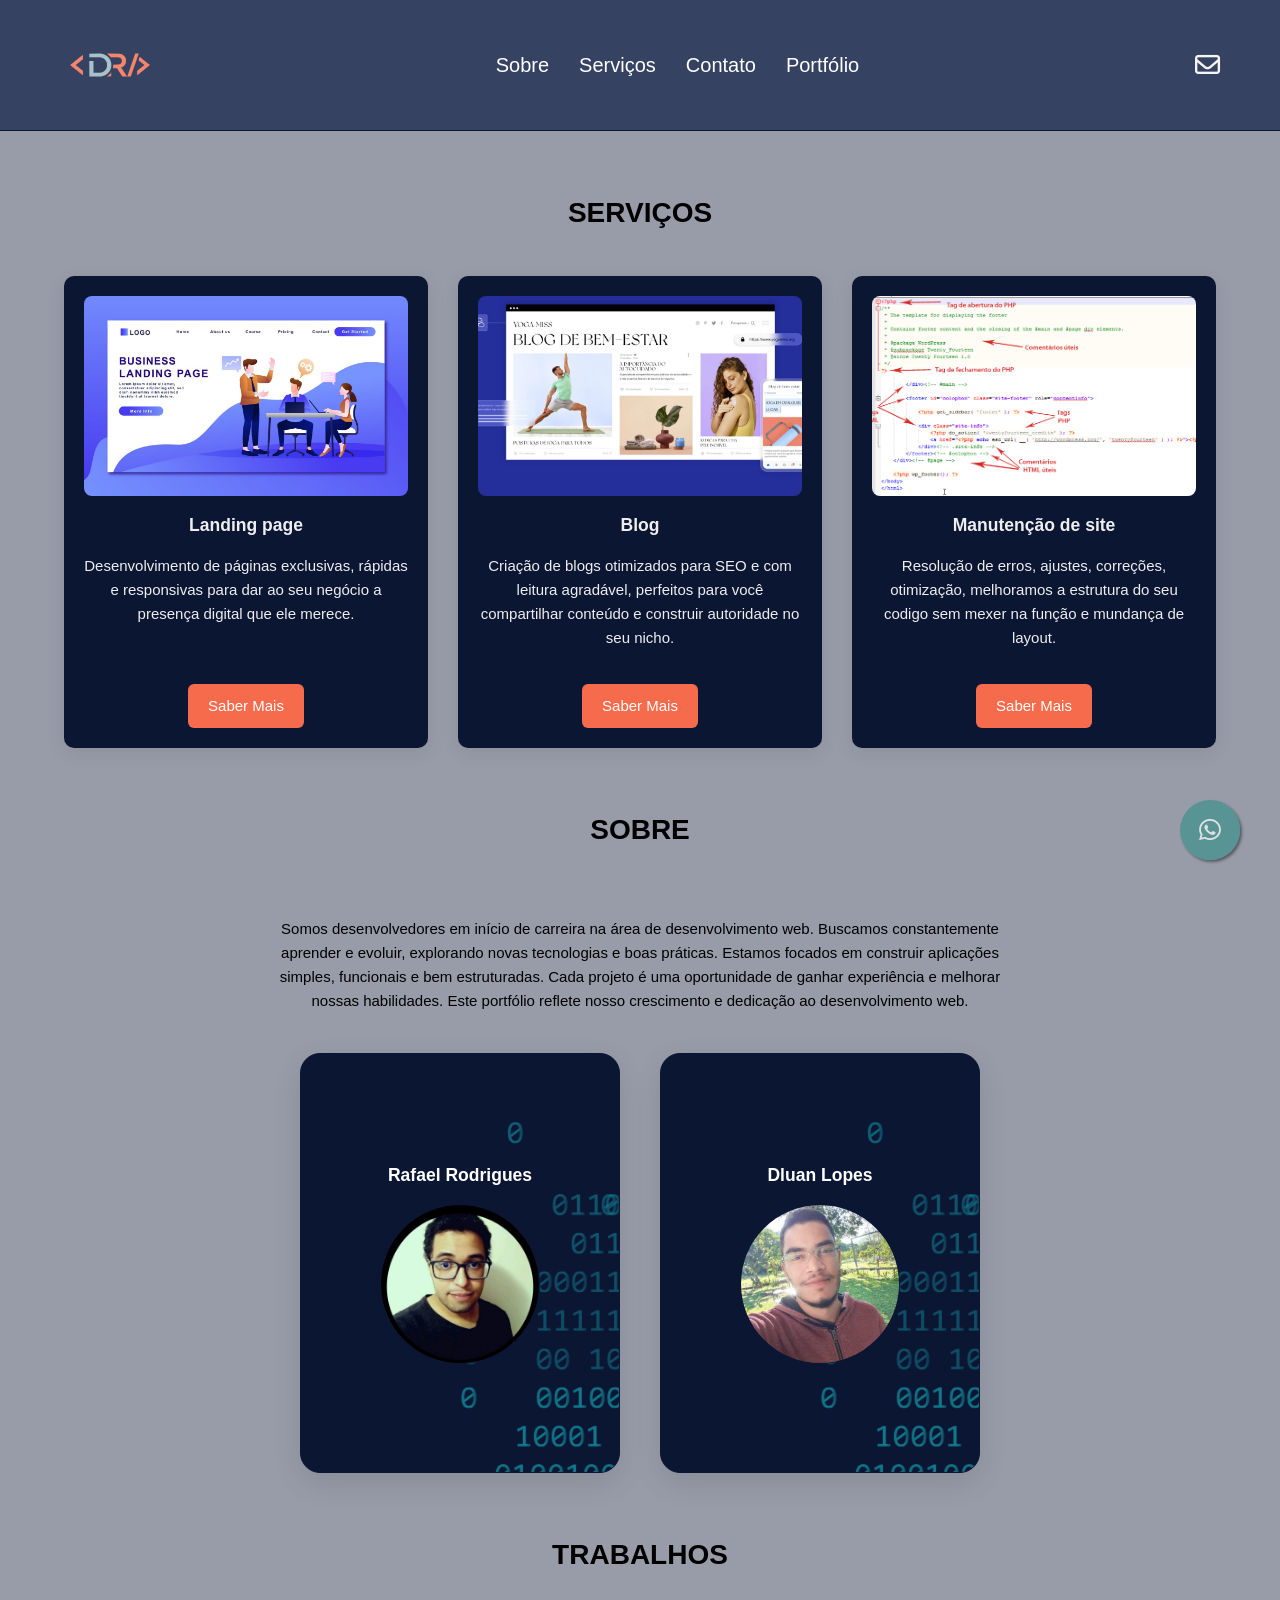
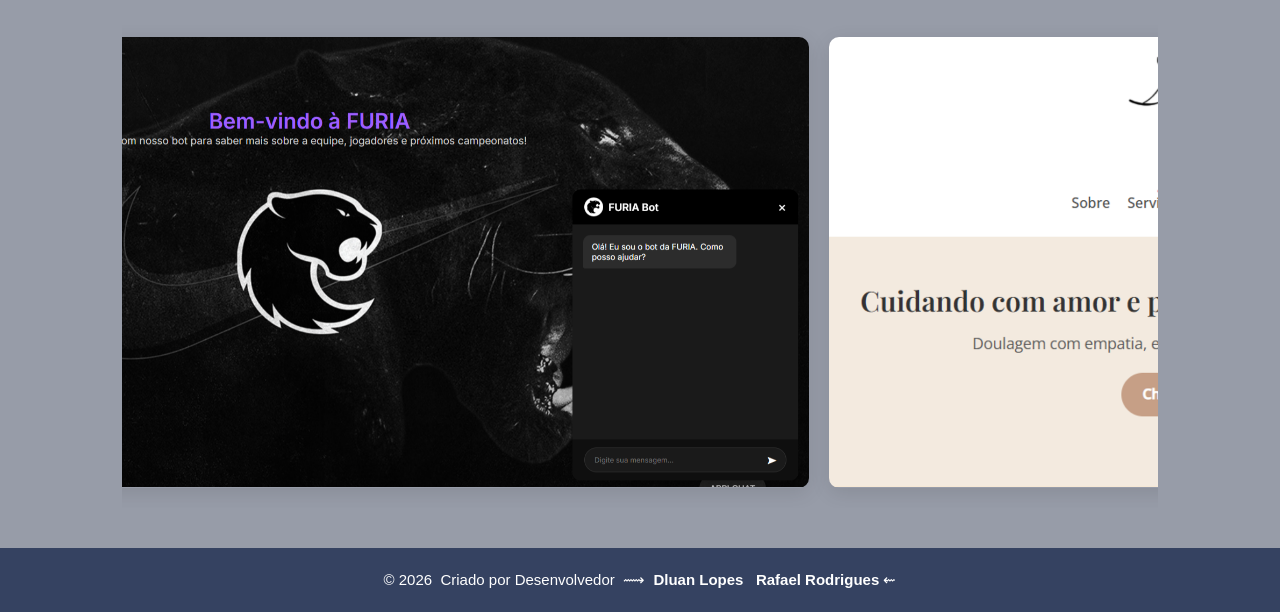
==== commit 816125ea: "-correção css main, criação pagina de serviços." ====
--- a/index.html
+++ b/index.html
@@ -26,40 +26,41 @@
 
                 <div class="btn-link">
                     <i class="fa-regular fa-envelope"></i>
-                    <i class="fa-brands fa-whatsapp"></i>
+                    
                 </div>
 
             </div>
         </nav>
     </header>
     <section id="serviços" class="serviços">
-        <h4 class="hover-underline">SERVIÇOS</h4>
+        <h4 class="link">SERVIÇOS</h4>
         <div class="cards">
             <div class="card">
                 <img src="img/landpage.jpeg" alt="" class="img-servico" />
                 <h3>Landing page</h3>
                 <p>Desenvolvimento de páginas exclusivas, rápidas e responsivas para dar ao seu negócio a presença
-                    digital que ele merece.</p><br>
-                <a href="" class="btn-whatsapp">Saber Mais</a>
+                    digital que ele merece.</p><br><br>
+                <a href="landepage.html" class="btn-whatsapp">Saber Mais</a>
             </div>
             <div class="card">
                 <img src="img/blog.jpg" alt="" class="img-servico" />
                 <h3>Blog</h3>
                 <p>Criação de blogs otimizados para SEO e com leitura agradável, perfeitos para você compartilhar
                     conteúdo e construir autoridade no seu nicho.</p><br>
-                <a href="" class="btn-whatsapp">Saber Mais</a>
+                <a href="blog.html" class="btn-whatsapp">Saber Mais</a>
             </div>
             <div class="card">
                 <img src="img/estrutura.png" alt="" class="img-servico" />
                 <h3>Manutenção de site</h3>
                 <p>Resolução de erros, ajustes, correções, otimização, melhoramos a estrutura do seu codigo sem mexer na
                     função e mundança de layout.</p><br>
-                <a href="" class="btn-whatsapp">Saber Mais</a>
+                <a href="manutencao.html" class="btn-whatsapp">Saber Mais</a>
             </div>
         </div>
+         <h4 class="link">SOBRE</h4><br>
     </section>
     <section id="sobre" class="sobre">
-        <h4 class="hover-underline">SOBRE</h4><br>
+       
         <p>Somos desenvolvedores em início de carreira na área de desenvolvimento web.
             Buscamos constantemente aprender e evoluir, explorando novas tecnologias e boas práticas.
             Estamos focados em construir aplicações simples, funcionais e bem estruturadas.
@@ -75,7 +76,7 @@
 
                     </div>
                     <div class="card-back">
-                        <p>seu resumo aqui</p>
+                        <p>Idade: 29<br>Formação: ADS</p>
                         <a href="https://www.linkedin.com/in/rafael-rodrigues-dos-santos-b8b27b341/" target="_blank"
                             class="btn-whatsapp">Linkedin</a>
                     </div>
@@ -90,7 +91,7 @@
 
                     </div>
                     <div class="card-back">
-                        <p>sobre voce aqui</p>
+                        <p>Idade: 29<br>Formação: ADS</p>
                         <a href="https://www.linkedin.com/in/lopes-dluan/" target="_blank"
                             class="btn-whatsapp">Linkedin</a>
                     </div>
@@ -103,20 +104,20 @@
 
 
     <section id="trabalho" class="trabalho">
-        <h4 class="hover-underline">TRABALHOS</h4>
+        <h4 class="link">TRABALHOS</h4>
 
         <div class="carousel-container" id="carousel">
             <div class="carousel-card">
-                <a href="https://rafaelelsuke.github.io/Furia-chat-bot/"><img src="img/furia.png"
+                <a href="https://rafaelelsuke.github.io/Furia-chat-bot/" target="_blank"><img src="img/furia.png"
                         alt="Landing page 1"></a>
             </div>
 
             <div class="carousel-card">
-                <a href="https://pagina-doula.vercel.app/"><img src="img/doula.png" alt="Landing page 2"></a>
+                <a href="https://pagina-doula.vercel.app/"target="_blank"><img src="img/doula.png" alt="Landing page 2"></a>
             </div>
 
             <div class="carousel-card">
-                <a href="https://jogo-omega-azure.vercel.app/"><img src="img/game.png" alt="Landing page 3"></a>
+                <a href="https://jogo-omega-azure.vercel.app/"target="_blank"><img src="img/game.png" alt="Landing page 3"></a>
             </div>
         </div>
     </section>
--- a/main.css
+++ b/main.css
@@ -7,7 +7,7 @@
 
 /*variaveis*/
 :root {
-    --primary: #f5856c;
+    --primary: #f66b4c;
     --secondary: #2563eb;
 
     --text: BLACK;
@@ -29,7 +29,9 @@
     color: var(--text);
     background: var(--background);
 }
-
+i{
+    font-size: 25px;
+}
 img {
     max-width: 100%;
     display: block;
@@ -149,6 +151,10 @@
     text-decoration: none;
     margin-top: 10px;
 
+}
+.btn-whatsapp:hover{
+    transform: scale(1.1);
+    background-color: #fe3001;
 }
 
 /* animação dos cards serviços*/
@@ -242,13 +248,12 @@
 
     display: flex;
     gap: 20px;
-    overflow-x: hidden;
+    overflow-x: auto;
     padding: 20px;
     max-width: 90%;
     margin: auto;
 
 }
-
 .carousel-card {
     min-width: 800px;
     border-radius: 10px;
@@ -256,9 +261,23 @@
     box-shadow: 0 5px 20px rgba(0, 0, 0, 0.1);
 
 }
-
 .carousel-card img {
     width: 100%;
+}
+/* Esconde a barra por padrão */
+.carousel-container::-webkit-scrollbar {
+  height: 0px;
+}
+
+/* Mostra ao passar o mouse */
+.carousel-container:hover::-webkit-scrollbar {
+  height: 5px;
+}
+
+/* Estilo da barra */
+.carousel-container::-webkit-scrollbar-thumb {
+  background: linear-gradient(to right, #0270a8,#fc1105,#0270a8);
+  border-radius: 10px;
 }
 
 /* FOOTER */
@@ -421,4 +440,64 @@
     .tooltip-wpp {
         display: none; /* Esconde o texto no celular para não poluir a tela */
     }
-}+}
+@keyframes wave {
+  0%, 100% {
+    transform: translateY(0);
+  }
+  50% {
+    transform: translateY(-15px);
+  }
+}
+.card {
+  animation: wave 1.5s ease-in-out infinite;
+}
+.card:nth-child(1) {
+  animation-delay: 0s;
+}
+
+.card:nth-child(2) {
+  animation-delay: 0.2s;
+}
+
+.card:nth-child(3) {
+  animation-delay: 0.4s;
+}
+
+.card:nth-child(4) {
+  animation-delay: 0.6s;
+}
+
+
+
+.link {
+  position: relative;
+  
+  text-decoration: none;
+  color: black;
+  text-align: center;
+  white-space: nowrap;
+}
+
+
+.link::after {
+  content: "";
+  position: absolute;
+  left: 45%;
+  bottom: -4px;
+  width: 10%;
+  height: 2px;
+
+  background: linear-gradient(to right, #0270a8,#fc1105,#0270a8);
+
+  transform: scaleX(0);
+  transform-origin: center;
+  transition: transform 0.3s ease;
+}
+
+.link:hover::after {
+  transform: scaleX(1);
+}
+
+
+
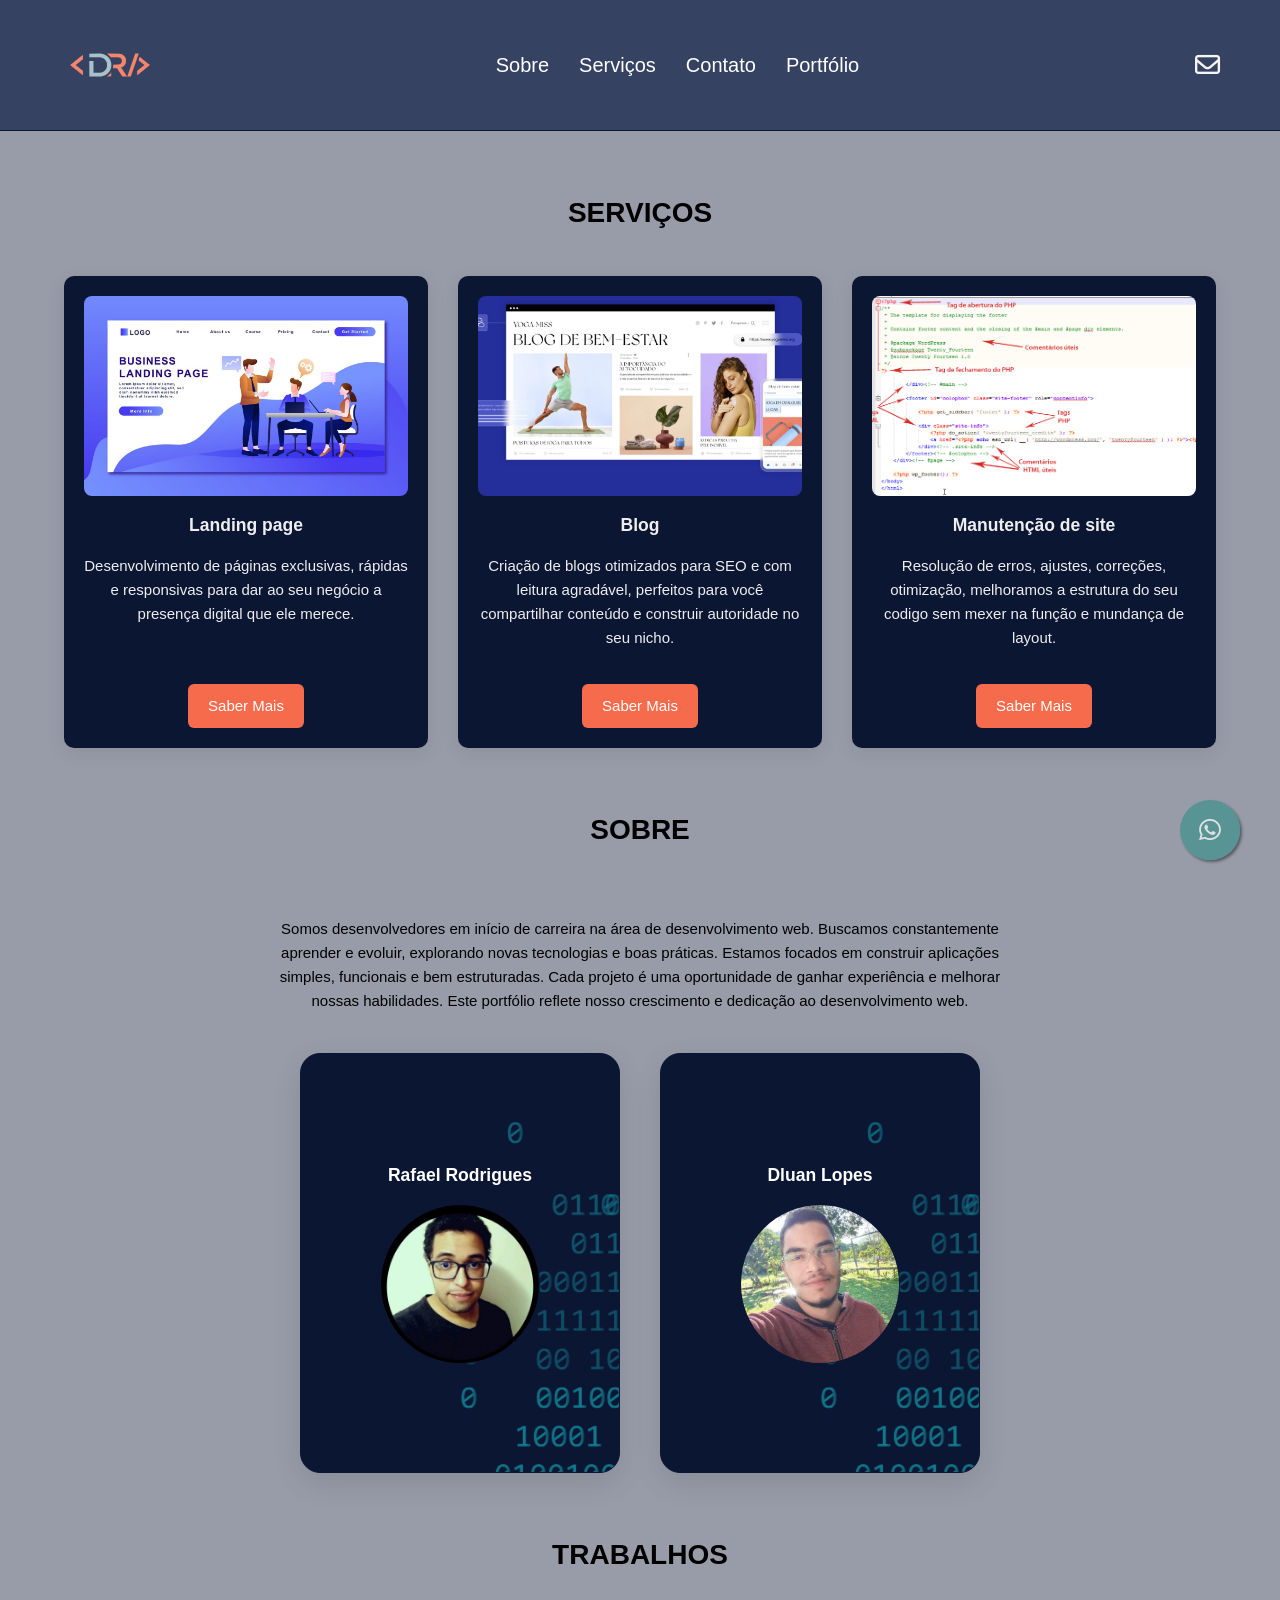
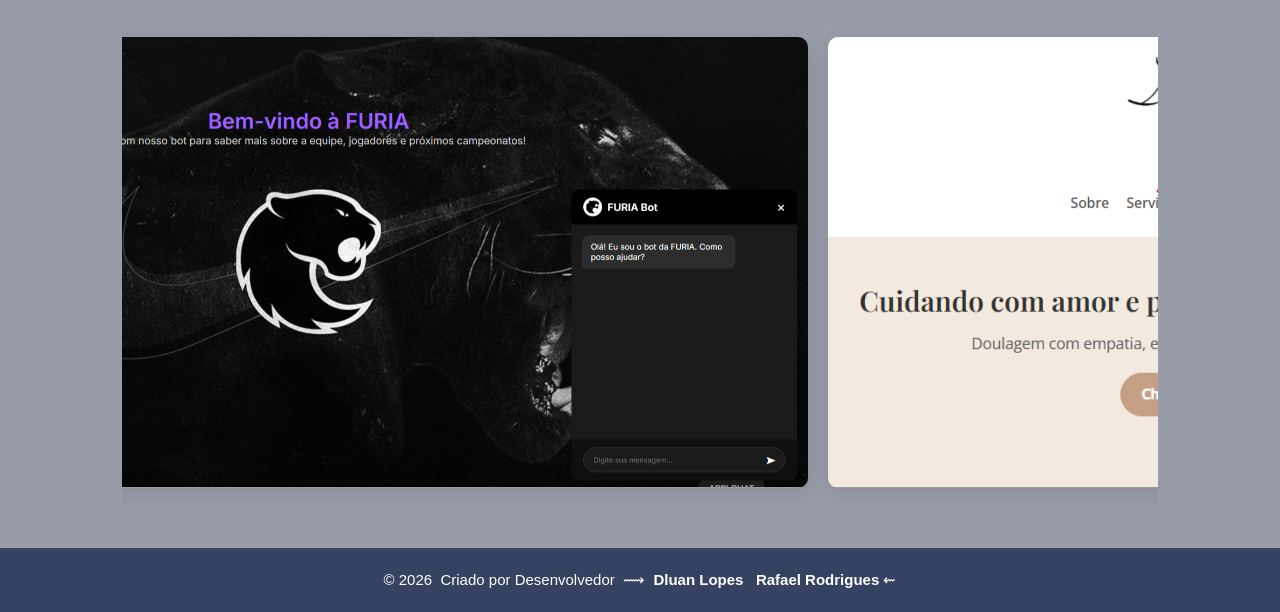
==== commit ac84abdc: "Atualização das paginas de serviços e responsividade." ====
--- a/index.html
+++ b/index.html
@@ -19,7 +19,7 @@
 
                 <div class="nav-links">
                     <a href="#sobre">Sobre</a>
-                    <a href="#servicos">Serviços</a>
+                    <a href="#serviços">Serviços</a>
                     <a href="#">Contato</a>
                     <a href="#trabalho">Portfólio</a>
                 </div>
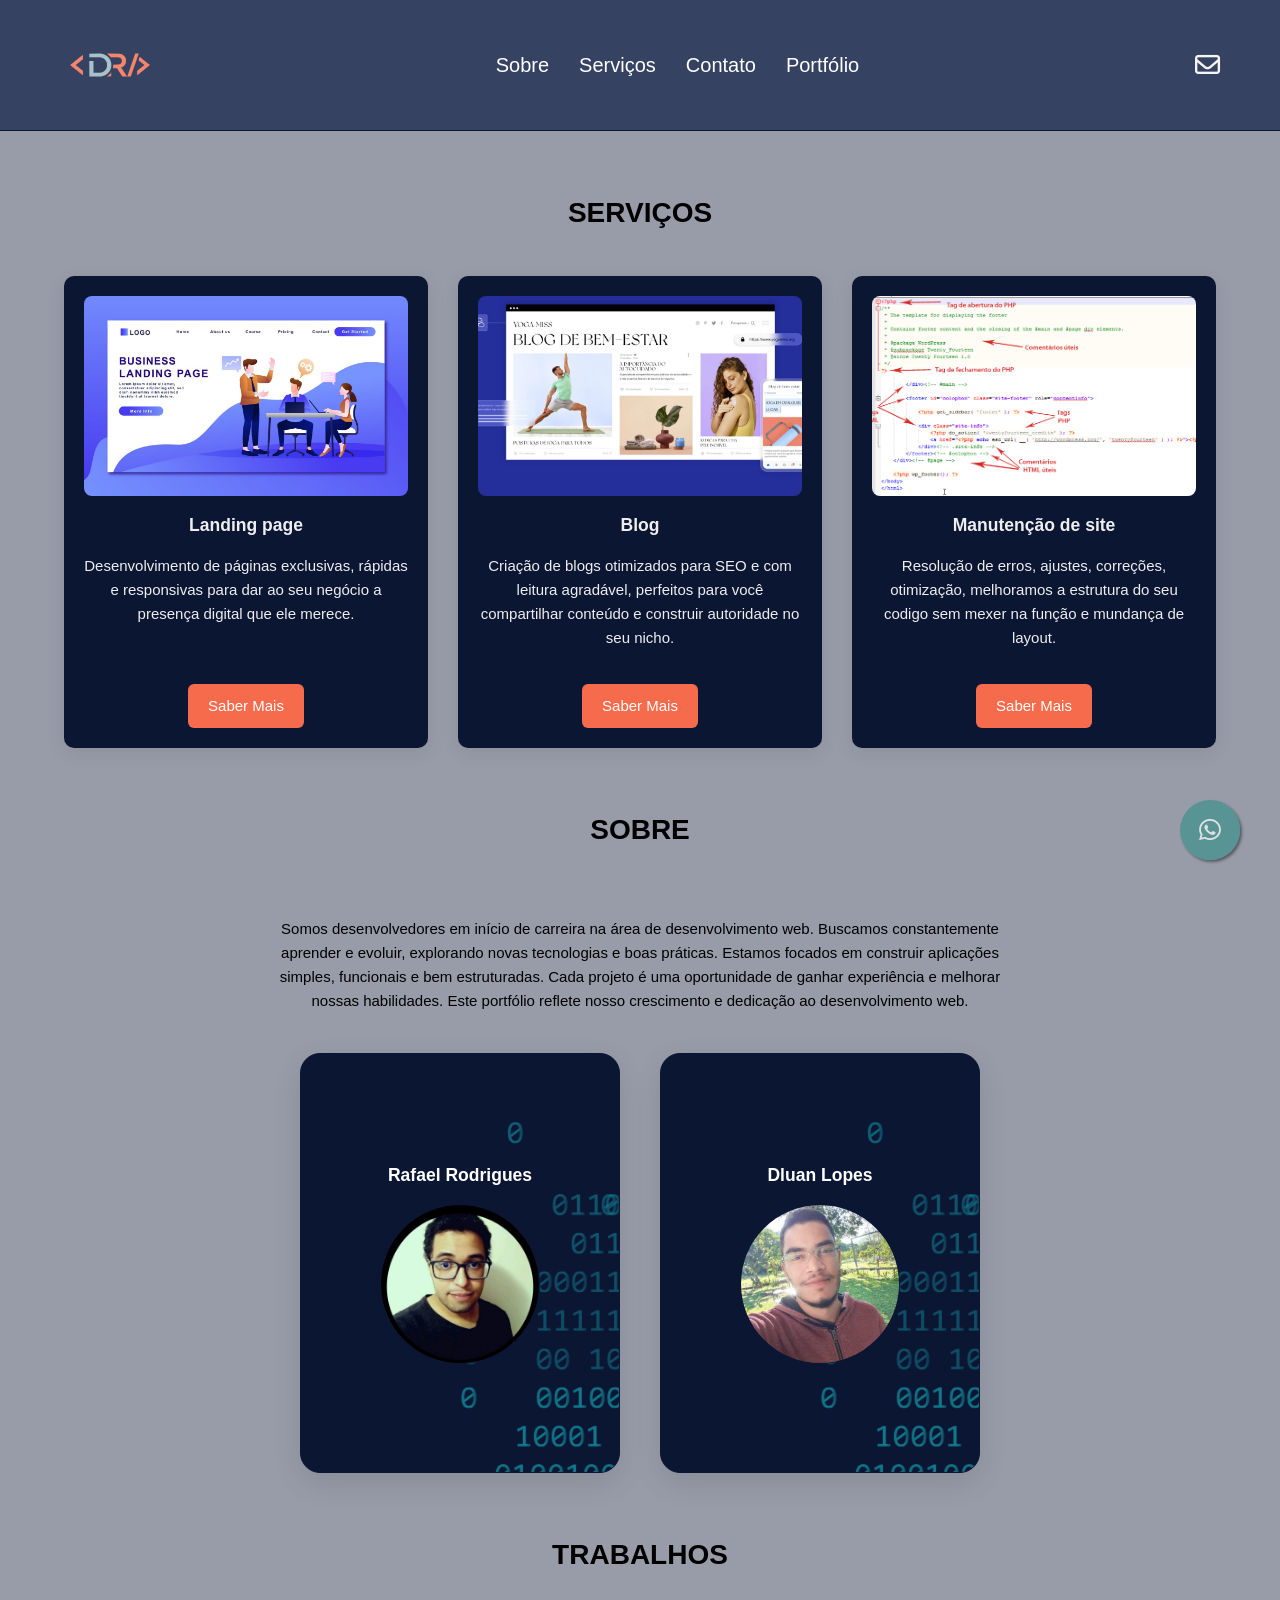
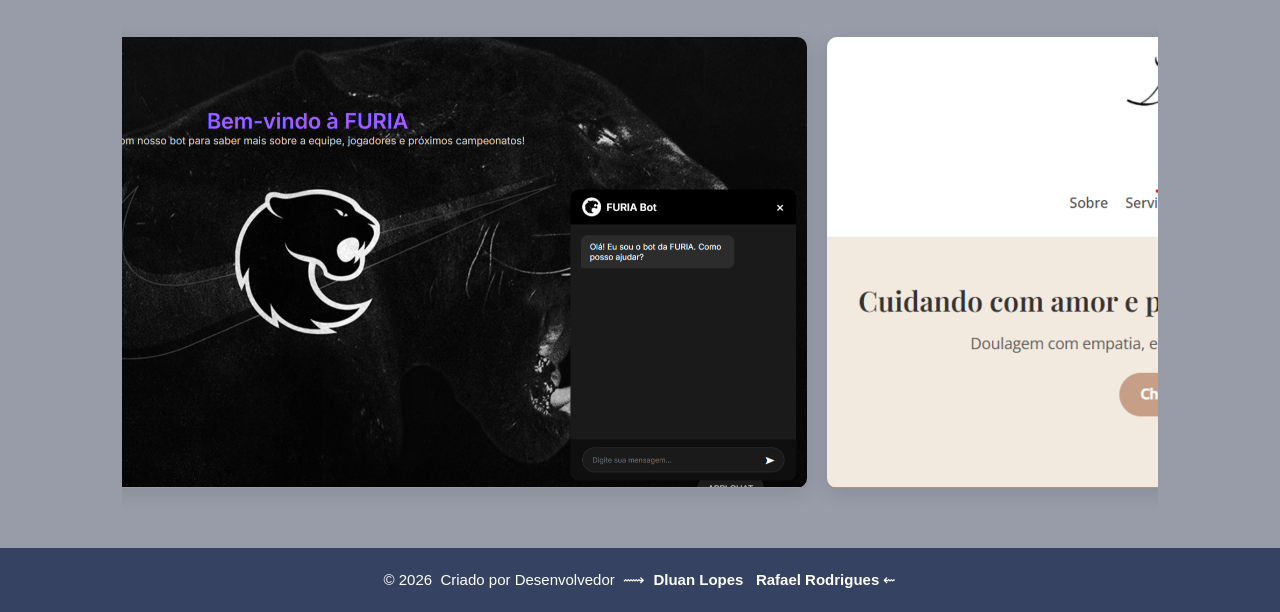
==== commit a86d382b: "Atualização das paginas de serviços e responsividade." ====
--- a/index.html
+++ b/index.html
@@ -15,7 +15,7 @@
         <nav>
             <div class="nav-container">
 
-                <img id="logo" src="img/logo.svg" alt="Logo">
+                <a href="index.html"><img id="logo" src="img/logo.svg" alt="Logo"></a>
 
                 <div class="nav-links">
                     <a href="#sobre">Sobre</a>
